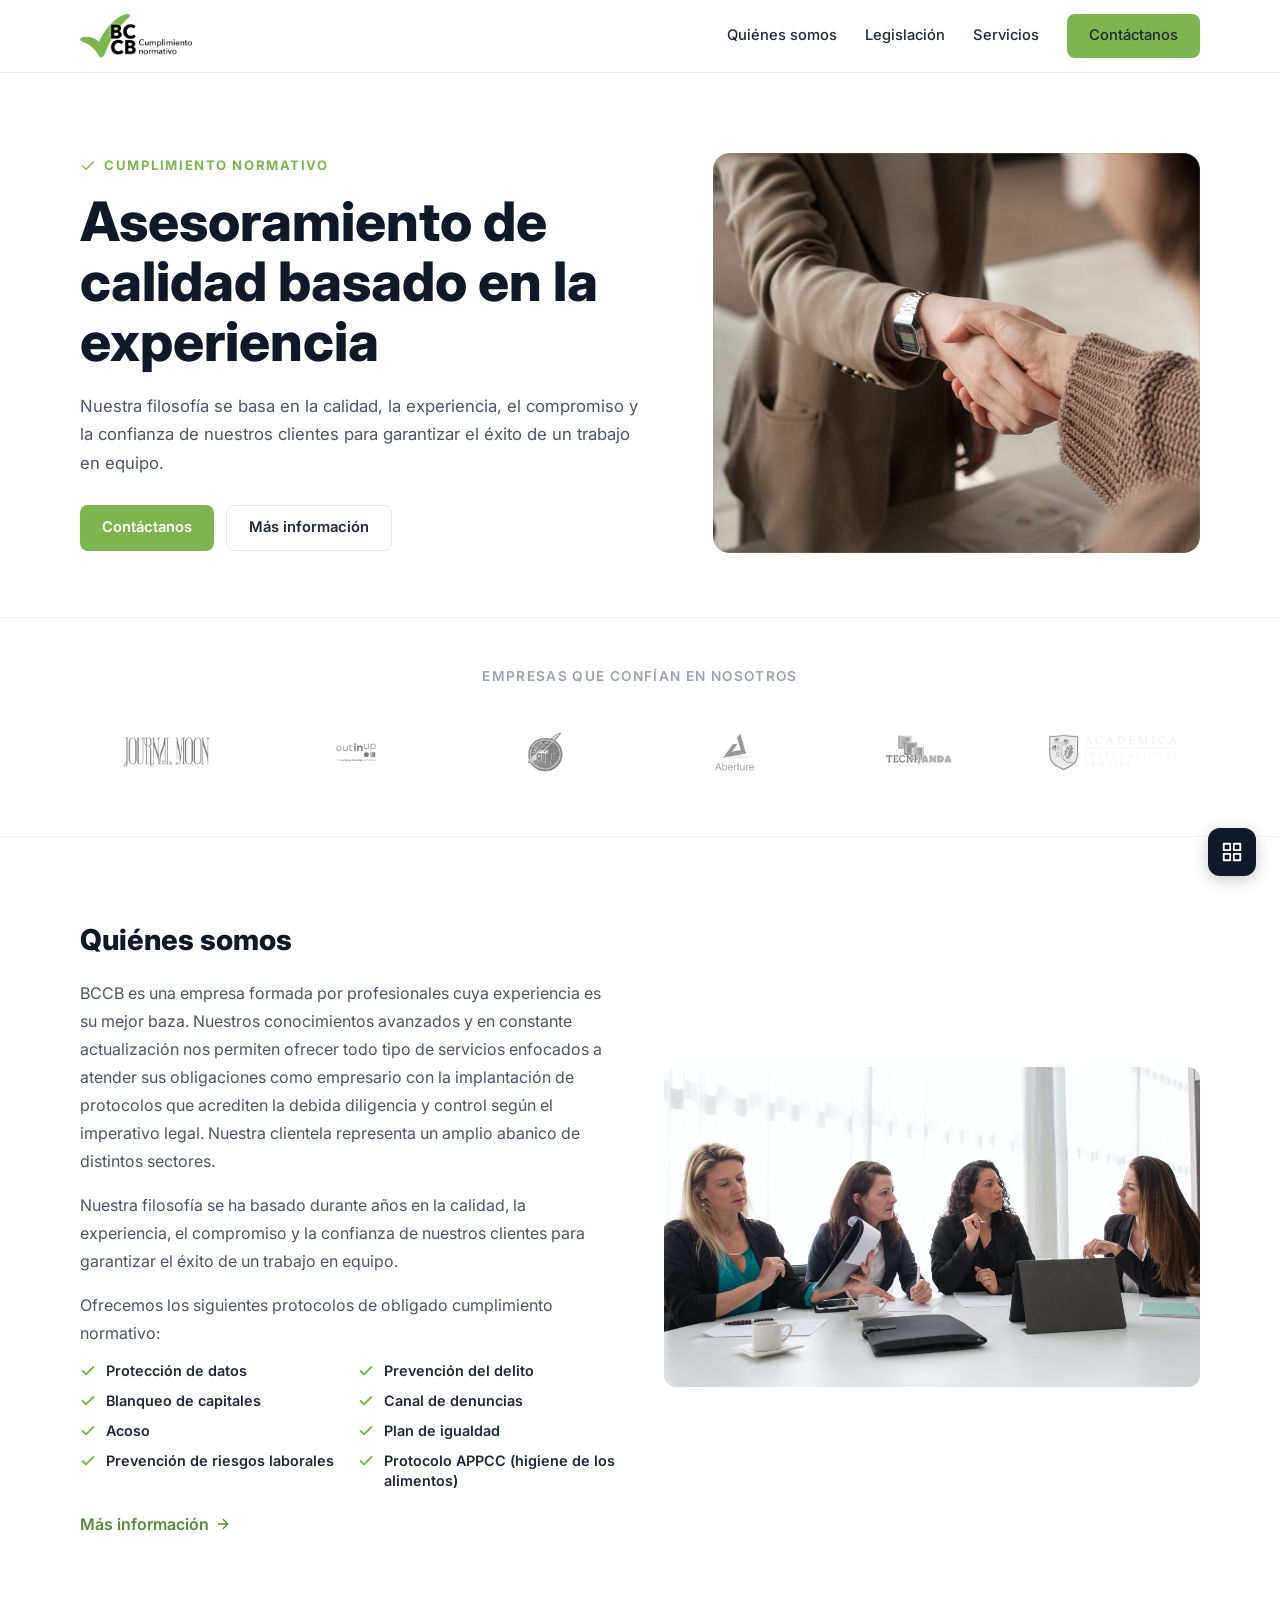
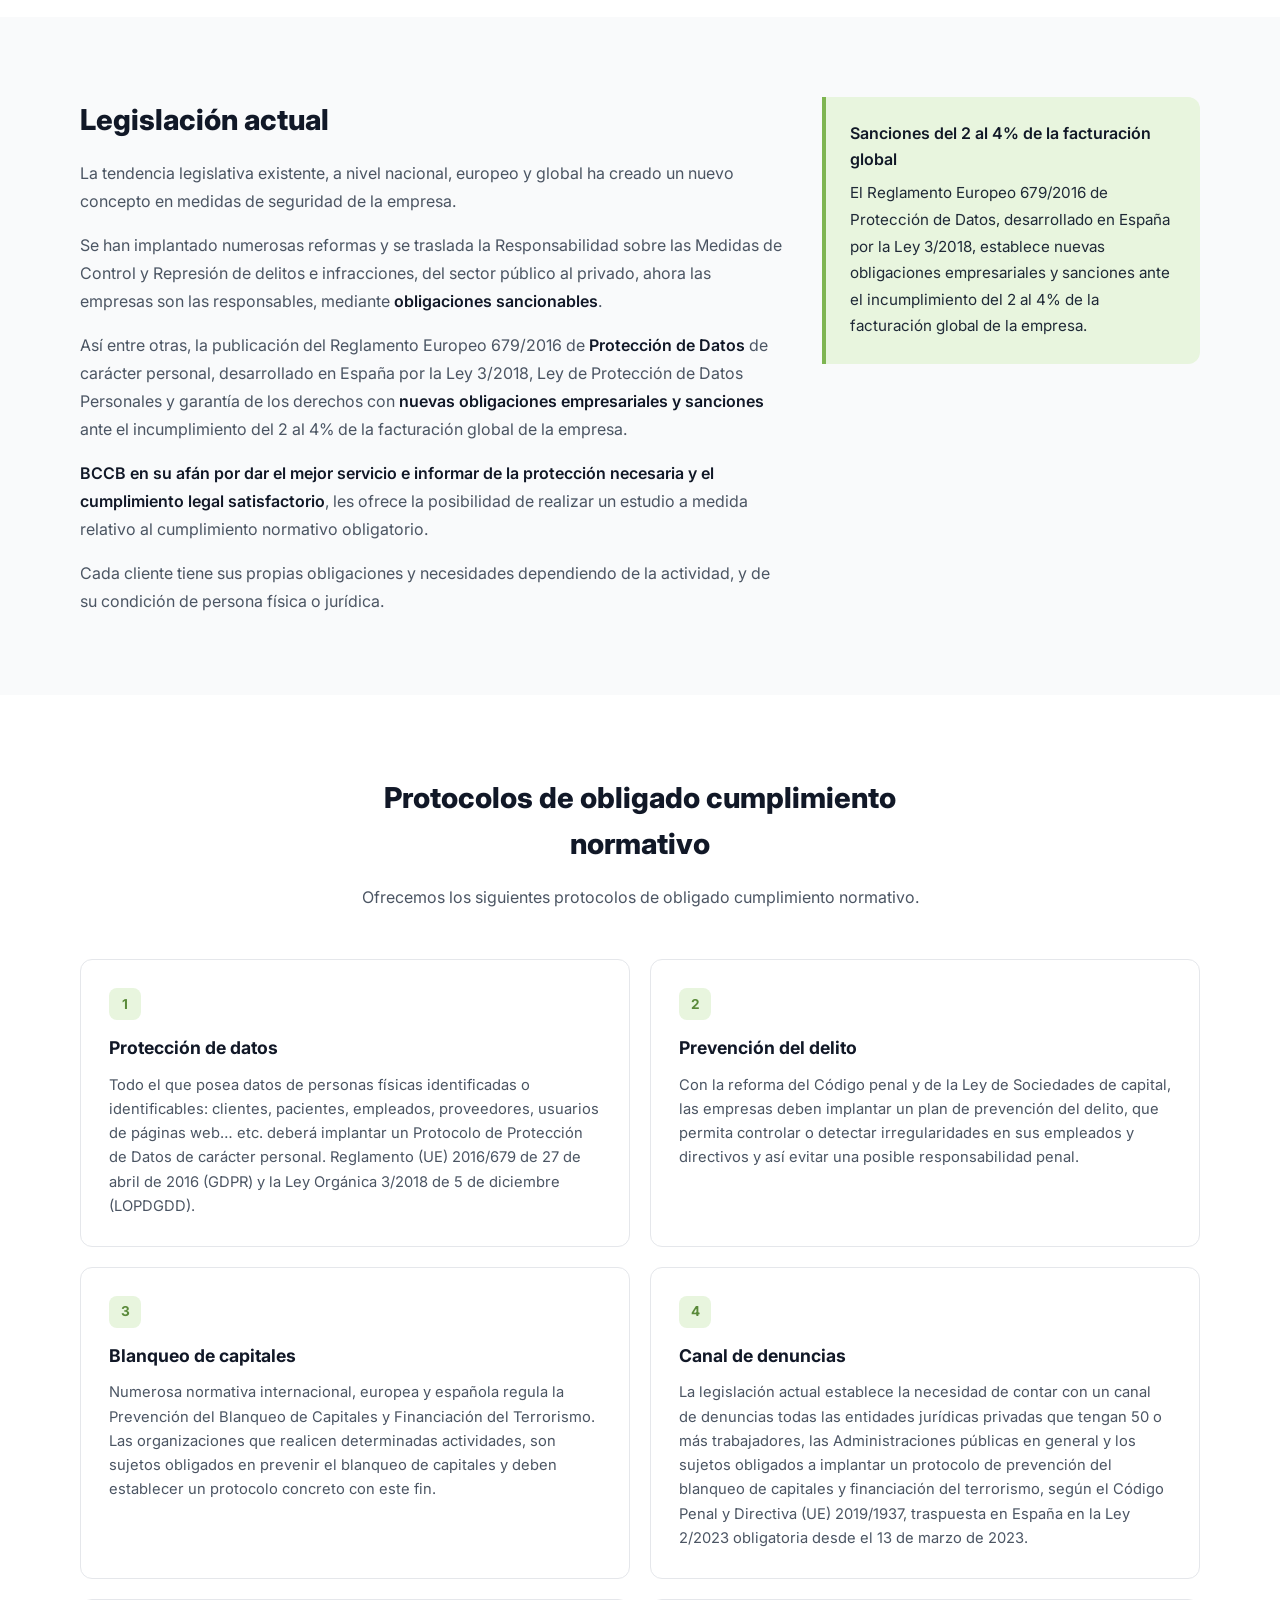
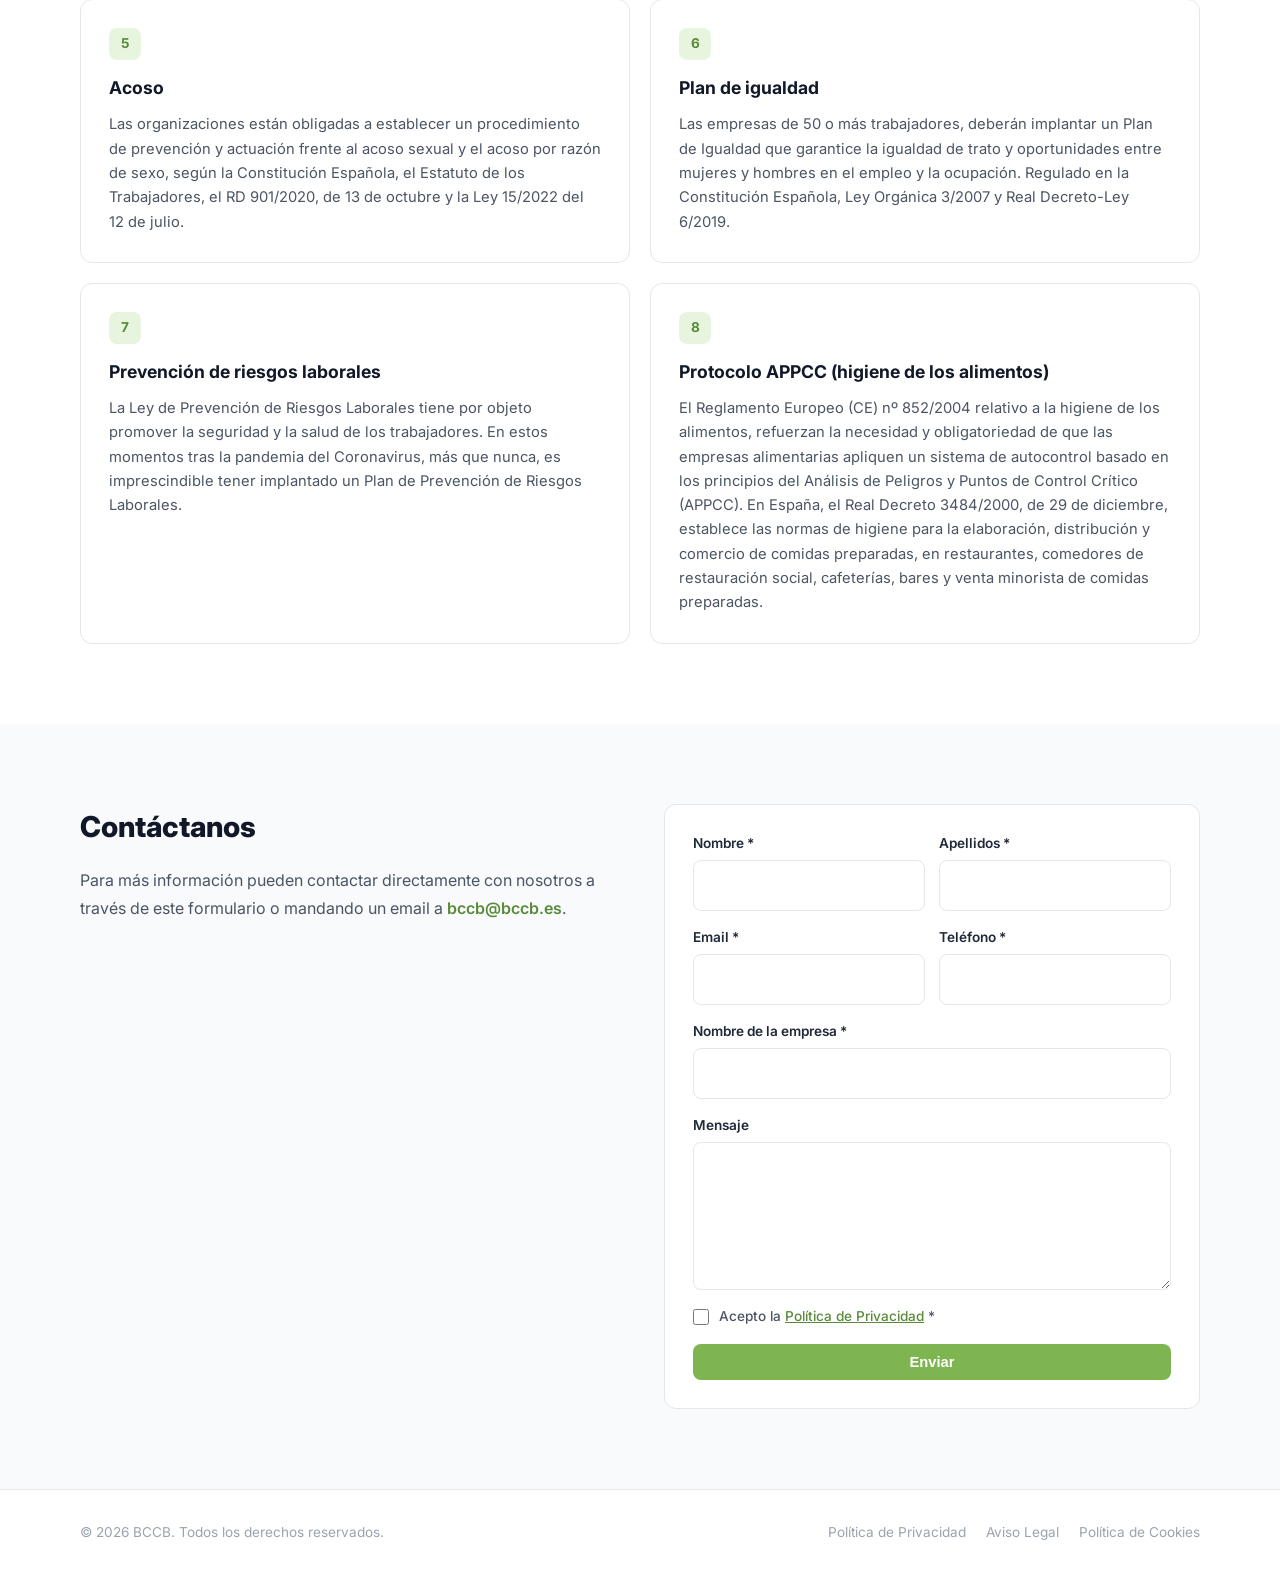
==== variant-1/index.html @ ff41baec "BCCB redesign prototypes: 4 variants, shared JS/CSS, password-protected Pages build Co-Authored-By: " ====
<!DOCTYPE html>
<html lang="es">
<head>
  <meta charset="UTF-8">
  <meta name="viewport" content="width=device-width, initial-scale=1.0">
  <title>BCCB — Cumplimiento Normativo</title>
  <link rel="preconnect" href="https://fonts.googleapis.com">
  <link rel="preconnect" href="https://fonts.gstatic.com" crossorigin>
  <link href="https://fonts.googleapis.com/css2?family=Inter:wght@400;500;600;700;800&display=swap" rel="stylesheet">
  <style>
    *, *::before, *::after { box-sizing: border-box; margin: 0; padding: 0; }

    :root {
      --green: #7eb551;
      --green-light: #e8f5de;
      --green-dark: #5a8a3a;
      --white: #ffffff;
      --gray-50: #f9fafb;
      --gray-100: #f3f4f6;
      --gray-200: #e5e7eb;
      --gray-400: #9ca3af;
      --gray-600: #4b5563;
      --gray-800: #1f2937;
      --gray-900: #111827;
    }

    html { scroll-behavior: smooth; }

    body {
      font-family: 'Inter', system-ui, sans-serif;
      color: var(--gray-800);
      background: var(--white);
      line-height: 1.6;
      -webkit-font-smoothing: antialiased;
    }

    .container {
      width: min(1120px, 90vw);
      margin: 0 auto;
    }

    /* ── Header ── */
    .site-header {
      position: sticky;
      top: 0;
      z-index: 100;
      background: rgba(255,255,255,0.95);
      backdrop-filter: blur(16px);
      border-bottom: 1px solid var(--gray-200);
    }

    .nav-bar {
      display: flex;
      align-items: center;
      justify-content: space-between;
      padding: 14px 0;
    }

    .nav-bar .logo { height: 44px; }

    .nav-bar nav {
      display: flex;
      gap: 28px;
      align-items: center;
    }

    .nav-bar nav a {
      color: var(--gray-800);
      text-decoration: none;
      font-size: 0.92rem;
      font-weight: 500;
      transition: color 0.2s;
    }

    .nav-bar nav a:hover { color: var(--green); }

    .btn {
      display: inline-flex;
      align-items: center;
      justify-content: center;
      padding: 10px 22px;
      border-radius: 8px;
      font-weight: 600;
      font-size: 0.92rem;
      text-decoration: none;
      border: none;
      cursor: pointer;
      transition: all 0.2s;
    }

    .btn-primary {
      background: var(--green);
      color: var(--white);
    }

    .btn-primary:hover {
      background: var(--green-dark);
    }

    .btn-outline {
      background: transparent;
      color: var(--gray-800);
      border: 1.5px solid var(--gray-200);
    }

    .btn-outline:hover {
      border-color: var(--green);
      color: var(--green);
    }

    /* ── Hero ── */
    .hero {
      padding: 80px 0 64px;
    }

    .hero-grid {
      display: grid;
      grid-template-columns: 1.2fr 1fr;
      gap: 48px;
      align-items: center;
    }

    .hero .eyebrow {
      display: inline-flex;
      align-items: center;
      gap: 8px;
      font-size: 0.82rem;
      font-weight: 700;
      text-transform: uppercase;
      letter-spacing: 0.12em;
      color: var(--green);
      margin-bottom: 16px;
    }

    .hero .eyebrow svg {
      width: 16px;
      height: 16px;
    }

    .hero h1 {
      font-size: clamp(2.2rem, 4.5vw, 3.4rem);
      font-weight: 800;
      line-height: 1.1;
      color: var(--gray-900);
      margin-bottom: 20px;
    }

    .hero .lead {
      font-size: 1.05rem;
      color: var(--gray-600);
      max-width: 560px;
      line-height: 1.7;
    }

    .hero .actions {
      display: flex;
      gap: 12px;
      margin-top: 28px;
    }

    .hero-image {
      position: relative;
      border-radius: 16px;
      overflow: hidden;
    }

    .hero-image img {
      width: 100%;
      height: 400px;
      object-fit: cover;
      display: block;
      border-radius: 16px;
    }

    .hero-image::after {
      content: '';
      position: absolute;
      inset: 0;
      border-radius: 16px;
      border: 1px solid rgba(126,181,81,0.2);
    }

    /* ── Logos ── */
    .logos-section {
      padding: 48px 0;
      border-top: 1px solid var(--gray-100);
      border-bottom: 1px solid var(--gray-100);
    }

    .logos-section h2 {
      font-size: 0.85rem;
      font-weight: 600;
      text-transform: uppercase;
      letter-spacing: 0.1em;
      color: var(--gray-400);
      text-align: center;
      margin-bottom: 28px;
    }

    .logo-grid {
      display: grid;
      grid-template-columns: repeat(6, 1fr);
      gap: 16px;
    }

    .logo-grid img {
      width: 100%;
      height: 72px;
      object-fit: contain;
      padding: 16px;
      filter: grayscale(1);
      opacity: 0.6;
      transition: all 0.3s;
    }

    .logo-grid img:hover {
      filter: grayscale(0);
      opacity: 1;
    }

    /* ── Sections ── */
    .section {
      padding: 80px 0;
    }

    .section-alt {
      background: var(--gray-50);
    }

    .section h2 {
      font-size: 1.8rem;
      font-weight: 800;
      color: var(--gray-900);
      margin-bottom: 16px;
    }

    .section p {
      color: var(--gray-600);
      font-size: 1rem;
      line-height: 1.75;
    }

    .narrow {
      max-width: 680px;
    }

    /* ── Quiénes somos ── */
    .about-grid {
      display: grid;
      grid-template-columns: 1fr 1fr;
      gap: 48px;
      align-items: center;
    }

    .about-grid img {
      width: 100%;
      height: 320px;
      object-fit: cover;
      border-radius: 12px;
    }

    /* ── Legislación ── */
    .legis-grid {
      display: grid;
      grid-template-columns: 1.3fr 0.7fr;
      gap: 40px;
      align-items: start;
    }

    .callout-box {
      background: var(--green-light);
      border-left: 4px solid var(--green);
      border-radius: 0 12px 12px 0;
      padding: 24px;
    }

    .callout-box strong {
      display: block;
      color: var(--green-dark);
      font-weight: 700;
      margin-bottom: 8px;
    }

    .callout-box p {
      color: var(--gray-800);
      font-size: 0.95rem;
    }

    /* ── Protocolos ── */
    .protocols-intro {
      text-align: center;
      max-width: 640px;
      margin: 0 auto 48px;
    }

    .protocols-grid {
      display: grid;
      grid-template-columns: repeat(2, 1fr);
      gap: 20px;
    }

    .protocol-card {
      background: var(--white);
      border: 1px solid var(--gray-200);
      border-radius: 12px;
      padding: 28px;
      transition: all 0.3s ease;
      opacity: 0;
      transform: translateY(24px);
    }

    .protocol-card.visible {
      opacity: 1;
      transform: translateY(0);
    }

    .protocol-card:hover {
      border-color: var(--green);
      box-shadow: 0 8px 32px rgba(126,181,81,0.12);
    }

    .protocol-card .card-number {
      display: inline-flex;
      align-items: center;
      justify-content: center;
      width: 32px;
      height: 32px;
      border-radius: 8px;
      background: var(--green-light);
      color: var(--green-dark);
      font-weight: 700;
      font-size: 0.85rem;
      margin-bottom: 14px;
    }

    .protocol-card h3 {
      font-size: 1.1rem;
      font-weight: 700;
      color: var(--gray-900);
      margin-bottom: 10px;
    }

    .protocol-card p {
      font-size: 0.92rem;
      color: var(--gray-600);
      line-height: 1.65;
    }

    /* ── Contact ── */
    .contact-section {
      background: var(--gray-50);
    }

    .contact-grid {
      display: grid;
      grid-template-columns: 1fr 1fr;
      gap: 48px;
      align-items: start;
    }

    .contact-form {
      background: var(--white);
      border: 1px solid var(--gray-200);
      border-radius: 12px;
      padding: 28px;
      display: grid;
      gap: 16px;
    }

    .contact-form label {
      display: grid;
      gap: 6px;
      font-size: 0.88rem;
      font-weight: 600;
      color: var(--gray-800);
    }

    .contact-form input,
    .contact-form textarea {
      width: 100%;
      padding: 12px 14px;
      border: 1px solid var(--gray-200);
      border-radius: 8px;
      font: inherit;
      font-size: 0.95rem;
      transition: border-color 0.2s;
    }

    .contact-form input:focus,
    .contact-form textarea:focus {
      outline: none;
      border-color: var(--green);
      box-shadow: 0 0 0 3px rgba(126,181,81,0.15);
    }

    .contact-form .btn { width: 100%; justify-content: center; }

    /* ── Footer ── */
    .site-footer {
      padding: 32px 0;
      border-top: 1px solid var(--gray-200);
      text-align: center;
      font-size: 0.85rem;
      color: var(--gray-400);
    }

    /* ── Additions ── */
    .section p + p { margin-top: 16px; }
    .section strong { color: var(--gray-900); font-weight: 600; }

    /* ── Responsive ── */
    @media (max-width: 768px) {
      .hero-grid,
      .about-grid,
      .legis-grid,
      .contact-grid,
      .protocols-grid {
        grid-template-columns: 1fr;
      }

      .logo-grid { grid-template-columns: repeat(2, 1fr); }

      .hero { padding: 48px 0; }
      .section { padding: 56px 0; }
    }

    /* ── Reduced motion ── */
    @media (prefers-reduced-motion: reduce) {
      .protocol-card {
        opacity: 1;
        transform: none;
        transition: none;
      }
    }
  </style>
  <link rel="stylesheet" href="../shared/site.css">
</head>
<body>

  <header class="site-header" id="top">
    <div class="container nav-bar">
      <a href="#top" aria-label="BCCB, inicio"><img src="../assets/fe00ac6f-11bb-4e68-b115-7908fc441568.png" alt="BCCB Cumplimiento Normativo" class="logo"></a>
      <nav id="main-nav" aria-label="Principal">
        <a href="#quienes">Quiénes somos</a>
        <a href="#legislacion">Legislación</a>
        <a href="#protocolos">Servicios</a>
        <a href="#contacto" class="btn btn-primary">Contáctanos</a>
      </nav>
      <button class="nav-toggle" type="button" aria-label="Abrir menú" aria-expanded="false" aria-controls="main-nav">
        <svg class="icon-open" viewBox="0 0 24 24" fill="none" stroke="currentColor" stroke-width="2" stroke-linecap="round" aria-hidden="true"><line x1="3" y1="6" x2="21" y2="6"/><line x1="3" y1="12" x2="21" y2="12"/><line x1="3" y1="18" x2="21" y2="18"/></svg>
        <svg class="icon-close" viewBox="0 0 24 24" fill="none" stroke="currentColor" stroke-width="2" stroke-linecap="round" aria-hidden="true"><line x1="18" y1="6" x2="6" y2="18"/><line x1="6" y1="6" x2="18" y2="18"/></svg>
      </button>
    </div>
  </header>

  <main>
    <!-- Hero -->
    <section class="hero">
      <div class="container hero-grid">
        <div>
          <p class="eyebrow"><svg viewBox="0 0 24 24" fill="none" stroke="currentColor" stroke-width="2" stroke-linecap="round" stroke-linejoin="round" aria-hidden="true"><polyline points="20 6 9 17 4 12"/></svg> Cumplimiento normativo</p>
          <h1>Asesoramiento de calidad basado en la experiencia</h1>
          <p class="lead">Nuestra filosofía se basa en la calidad, la experiencia, el compromiso y la confianza de nuestros clientes para garantizar el éxito de un trabajo en equipo.</p>
          <div class="actions">
            <a class="btn btn-primary" href="#contacto">Contáctanos</a>
            <a class="btn btn-outline" href="#protocolos">Más información</a>
          </div>
        </div>
        <div class="hero-image">
          <img src="../assets/pexels-photo-8067871.jpeg" alt="Apretón de manos entre dos profesionales">
        </div>
      </div>
    </section>

    <!-- Empresas que confían en nosotros -->
    <section class="logos-section">
      <div class="container">
        <h2>Empresas que confían en nosotros</h2>
        <div class="logo-grid">
          <a class="logo-link" href="https://www.journalmoon.com/" target="_blank" rel="noopener" title="Journal Moon"><img src="../assets/447003b0-96b0-4a17-a4e8-4e1b6bea8c13.png" alt="Journal Moon" loading="lazy"></a>
          <a class="logo-link" href="https://www.outinup.com/" target="_blank" rel="noopener" title="Outinup"><img src="../assets/00559ca8-0449-4613-9e74-08c651444207.png" alt="Outinup" loading="lazy"></a>
          <a class="logo-link" href="https://es.tarifaspinout.com/" target="_blank" rel="noopener" title="Tarifa Spin Out"><img src="../assets/563fef50-144b-46ad-8449-e61df39ce89d.png" alt="Tarifa Spin Out" loading="lazy"></a>
          <a class="logo-link" href="https://aberture.com/" target="_blank" rel="noopener" title="Aberture"><img src="../assets/e2df38be-b1c5-45d6-8b8e-9d11d082fcec.png" alt="Aberture" loading="lazy"></a>
          <a class="logo-link" href="https://tecnijanda.com/" target="_blank" rel="noopener" title="Tecnijanda Informática"><img src="../assets/3390a699-79a1-45e1-93b3-b75c8e04c921.png" alt="Tecnijanda Informática" loading="lazy"></a>
          <a class="logo-link" href="https://www.academica.school/" target="_blank" rel="noopener" title="Academica International Studies"><img src="../assets/9acaabd7-fb13-4648-99f8-ddd3ee24b98c.svg" alt="Academica International Studies" loading="lazy"></a>
        </div>
      </div>
    </section>

    <!-- Quiénes somos -->
    <section id="quienes" class="section">
      <div class="container about-grid">
        <div>
          <h2>Quiénes somos</h2>
          <p>BCCB es una empresa formada por profesionales cuya experiencia es su mejor baza. Nuestros conocimientos avanzados y en constante actualización nos permiten ofrecer todo tipo de servicios enfocados a atender sus obligaciones como empresario con la implantación de protocolos que acrediten la debida diligencia y control según el imperativo legal. Nuestra clientela representa un amplio abanico de distintos sectores.</p>
          <p>Nuestra filosofía se ha basado durante años en la calidad, la experiencia, el compromiso y la confianza de nuestros clientes para garantizar el éxito de un trabajo en equipo.</p>
          <p class="list-intro">Ofrecemos los siguientes protocolos de obligado cumplimiento normativo:</p>
          <ul class="check-list">
            <li><a href="#protocolo-datos">Protección de datos</a></li>
            <li><a href="#protocolo-delito">Prevención del delito</a></li>
            <li><a href="#protocolo-blanqueo">Blanqueo de capitales</a></li>
            <li><a href="#protocolo-denuncias">Canal de denuncias</a></li>
            <li><a href="#protocolo-acoso">Acoso</a></li>
            <li><a href="#protocolo-igualdad">Plan de igualdad</a></li>
            <li><a href="#protocolo-prl">Prevención de riesgos laborales</a></li>
            <li><a href="#protocolo-appcc">Protocolo APPCC (higiene de los alimentos)</a></li>
          </ul>
          <a class="more-link" href="#protocolos">Más información <svg width="16" height="16" viewBox="0 0 24 24" fill="none" stroke="currentColor" stroke-width="2" stroke-linecap="round" stroke-linejoin="round" aria-hidden="true"><line x1="5" y1="12" x2="19" y2="12"/><polyline points="12 5 19 12 12 19"/></svg></a>
        </div>
        <img src="../assets/c4587ba7-900d-43ef-81a1-6e5f38033ab6.jpeg" alt="Equipo de BCCB en una reunión de trabajo">
      </div>
    </section>

    <!-- Legislación actual -->
    <section id="legislacion" class="section section-alt">
      <div class="container legis-grid">
        <div>
          <h2>Legislación actual</h2>
          <p>La tendencia legislativa existente, a nivel nacional, europeo y global ha creado un nuevo concepto en medidas de seguridad de la empresa.</p>
          <p>Se han implantado numerosas reformas y se traslada la Responsabilidad sobre las Medidas de Control y Represión de delitos e infracciones, del sector público al privado, ahora las empresas son las responsables, mediante <strong>obligaciones sancionables</strong>.</p>
          <p>Así entre otras, la publicación del Reglamento Europeo 679/2016 de <strong>Protección de Datos</strong> de carácter personal, desarrollado en España por la Ley 3/2018, Ley de Protección de Datos Personales y garantía de los derechos con <strong>nuevas obligaciones empresariales y sanciones</strong> ante el incumplimiento del 2 al 4% de la facturación global de la empresa.</p>
          <p><strong>BCCB en su afán por dar el mejor servicio e informar de la protección necesaria y el cumplimiento legal satisfactorio</strong>, les ofrece la posibilidad de realizar un estudio a medida relativo al cumplimiento normativo obligatorio.</p>
          <p>Cada cliente tiene sus propias obligaciones y necesidades dependiendo de la actividad, y de su condición de persona física o jurídica.</p>
        </div>
        <div class="callout-box">
          <strong>Sanciones del 2 al 4% de la facturación global</strong>
          <p>El Reglamento Europeo 679/2016 de Protección de Datos, desarrollado en España por la Ley 3/2018, establece nuevas obligaciones empresariales y sanciones ante el incumplimiento del 2 al 4% de la facturación global de la empresa.</p>
        </div>
      </div>
    </section>

    <!-- Protocolos -->
    <section id="protocolos" class="section">
      <div class="container">
        <div class="protocols-intro">
          <h2>Protocolos de obligado cumplimiento normativo</h2>
          <p>Ofrecemos los siguientes protocolos de obligado cumplimiento normativo.</p>
        </div>
        <div class="protocols-grid">
          <article class="protocol-card" id="protocolo-datos">
            <div class="card-number">1</div>
            <h3>Protección de datos</h3>
            <p>Todo el que posea datos de personas físicas identificadas o identificables: clientes, pacientes, empleados, proveedores, usuarios de páginas web… etc. deberá implantar un Protocolo de Protección de Datos de carácter personal. Reglamento (UE) 2016/679 de 27 de abril de 2016 (GDPR) y la Ley Orgánica 3/2018 de 5 de diciembre (LOPDGDD).</p>
          </article>
          <article class="protocol-card" id="protocolo-delito">
            <div class="card-number">2</div>
            <h3>Prevención del delito</h3>
            <p>Con la reforma del Código penal y de la Ley de Sociedades de capital, las empresas deben implantar un plan de prevención del delito, que permita controlar o detectar irregularidades en sus empleados y directivos y así evitar una posible responsabilidad penal.</p>
          </article>
          <article class="protocol-card" id="protocolo-blanqueo">
            <div class="card-number">3</div>
            <h3>Blanqueo de capitales</h3>
            <p>Numerosa normativa internacional, europea y española regula la Prevención del Blanqueo de Capitales y Financiación del Terrorismo. Las organizaciones que realicen determinadas actividades, son sujetos obligados en prevenir el blanqueo de capitales y deben establecer un protocolo concreto con este fin.</p>
          </article>
          <article class="protocol-card" id="protocolo-denuncias">
            <div class="card-number">4</div>
            <h3>Canal de denuncias</h3>
            <p>La legislación actual establece la necesidad de contar con un canal de denuncias todas las entidades jurídicas privadas que tengan 50 o más trabajadores, las Administraciones públicas en general y los sujetos obligados a implantar un protocolo de prevención del blanqueo de capitales y financiación del terrorismo, según el Código Penal y Directiva (UE) 2019/1937, traspuesta en España en la Ley 2/2023 obligatoria desde el 13 de marzo de 2023.</p>
          </article>
          <article class="protocol-card" id="protocolo-acoso">
            <div class="card-number">5</div>
            <h3>Acoso</h3>
            <p>Las organizaciones están obligadas a establecer un procedimiento de prevención y actuación frente al acoso sexual y el acoso por razón de sexo, según la Constitución Española, el Estatuto de los Trabajadores, el RD 901/2020, de 13 de octubre y la Ley 15/2022 del 12 de julio.</p>
          </article>
          <article class="protocol-card" id="protocolo-igualdad">
            <div class="card-number">6</div>
            <h3>Plan de igualdad</h3>
            <p>Las empresas de 50 o más trabajadores, deberán implantar un Plan de Igualdad que garantice la igualdad de trato y oportunidades entre mujeres y hombres en el empleo y la ocupación. Regulado en la Constitución Española, Ley Orgánica 3/2007 y Real Decreto-Ley 6/2019.</p>
          </article>
          <article class="protocol-card" id="protocolo-prl">
            <div class="card-number">7</div>
            <h3>Prevención de riesgos laborales</h3>
            <p>La Ley de Prevención de Riesgos Laborales tiene por objeto promover la seguridad y la salud de los trabajadores. En estos momentos tras la pandemia del Coronavirus, más que nunca, es imprescindible tener implantado un Plan de Prevención de Riesgos Laborales.</p>
          </article>
          <article class="protocol-card" id="protocolo-appcc">
            <div class="card-number">8</div>
            <h3>Protocolo APPCC (higiene de los alimentos)</h3>
            <p>El Reglamento Europeo (CE) nº 852/2004 relativo a la higiene de los alimentos, refuerzan la necesidad y obligatoriedad de que las empresas alimentarias apliquen un sistema de autocontrol basado en los principios del Análisis de Peligros y Puntos de Control Crítico (APPCC). En España, el Real Decreto 3484/2000, de 29 de diciembre, establece las normas de higiene para la elaboración, distribución y comercio de comidas preparadas, en restaurantes, comedores de restauración social, cafeterías, bares y venta minorista de comidas preparadas.</p>
          </article>
        </div>
      </div>
    </section>

    <!-- Contacto -->
    <section id="contacto" class="section contact-section">
      <div class="container contact-grid">
        <div>
          <h2>Contáctanos</h2>
          <p>Para más información pueden contactar directamente con nosotros a través de este formulario o mandando un email a <a class="contact-email" href="mailto:bccb@bccb.es">bccb@bccb.es</a>.</p>
        </div>
        <form class="contact-form" data-demo-form novalidate>
          <div class="form-row">
            <label>Nombre *<input type="text" name="nombre" required autocomplete="given-name"></label>
            <label>Apellidos *<input type="text" name="apellidos" required autocomplete="family-name"></label>
          </div>
          <div class="form-row">
            <label>Email *<input type="email" name="email" required autocomplete="email"></label>
            <label>Teléfono *<input type="tel" name="telefono" required autocomplete="tel"></label>
          </div>
          <label>Nombre de la empresa *<input type="text" name="empresa" required autocomplete="organization"></label>
          <label>Mensaje<textarea name="mensaje" rows="5"></textarea></label>
          <label class="check"><input type="checkbox" name="privacidad" required><span>Acepto la <a href="https://www.bccb.es/politica-de-privacidad" target="_blank" rel="noopener">Política de Privacidad</a> *</span></label>
          <button class="btn btn-primary" type="submit">Enviar</button>
          <p class="form-note" role="status" hidden></p>
        </form>
      </div>
    </section>
  </main>

  <footer class="site-footer">
    <div class="container footer-inner">
      <p>&copy; <span data-year>2026</span> BCCB. Todos los derechos reservados.</p>
      <nav class="footer-links" aria-label="Legal">
        <a href="https://www.bccb.es/politica-de-privacidad">Política de Privacidad</a>
        <a href="https://www.bccb.es/aviso-legal">Aviso Legal</a>
        <a href="https://www.bccb.es/politica-de-cookies">Política de Cookies</a>
      </nav>
    </div>
  </footer>

  <script src="../shared/site.js"></script>
</body>
</html>
---- shared/site.css ----
/* BCCB prototypes — shared components.
   Relies on the CSS custom properties every variant defines:
   --green, --green-light, --green-dark, --white, --gray-200, --gray-400, --gray-600, --gray-800, --gray-900 */

/* ── Mobile navigation ─────────────────────────────────────────────── */
.nav-toggle {
  display: none;
  width: 44px;
  height: 44px;
  border: 1px solid var(--gray-200);
  border-radius: 10px;
  background: var(--white);
  color: var(--gray-900);
  cursor: pointer;
  align-items: center;
  justify-content: center;
}
.nav-toggle svg { width: 22px; height: 22px; }
.nav-toggle .icon-close { display: none; }
.site-header.nav-open .nav-toggle .icon-open { display: none; }
.site-header.nav-open .nav-toggle .icon-close { display: block; }

@media (max-width: 960px) {
  .nav-toggle { display: inline-flex; }
  .nav-bar nav {
    display: none;
    position: absolute;
    top: 100%;
    left: 0;
    right: 0;
    flex-direction: column;
    align-items: stretch;
    gap: 0;
    padding: 8px 5vw 20px;
    background: var(--white);
    border-bottom: 1px solid var(--gray-200);
    box-shadow: 0 16px 32px rgba(0, 0, 0, 0.08);
  }
  .site-header.nav-open .nav-bar nav { display: flex; }
  .nav-bar nav a { padding: 12px 0; font-size: 1rem; }
  .nav-bar nav a.btn { margin-top: 8px; justify-content: center; }
}

/* ── Client logos (linked) ─────────────────────────────────────────── */
.logo-link {
  display: block;
  line-height: 0;
  border-radius: 12px;
}
.logo-link:focus-visible { outline: 2px solid var(--green); outline-offset: 4px; }

/* ── Checklist in "Quiénes somos" ──────────────────────────────────── */
.list-intro { margin-top: 20px; }
.check-list {
  list-style: none;
  display: grid;
  grid-template-columns: 1fr 1fr;
  gap: 10px 20px;
  margin: 14px 0 20px;
  padding: 0;
}
.check-list li {
  display: flex;
  gap: 10px;
  align-items: flex-start;
  font-size: 0.9rem;
  font-weight: 600;
  color: var(--gray-800);
  line-height: 1.4;
}
.check-list li::before {
  content: '';
  flex: none;
  width: 16px;
  height: 16px;
  margin-top: 2px;
  background: url("data:image/svg+xml;utf8,<svg xmlns='http://www.w3.org/2000/svg' viewBox='0 0 24 24' fill='none' stroke='%237eb551' stroke-width='3' stroke-linecap='round' stroke-linejoin='round'><polyline points='20 6 9 17 4 12'/></svg>") no-repeat center / contain;
}
.check-list a { color: inherit; text-decoration: none; }
.check-list a:hover { color: var(--green-dark); }
.more-link {
  display: inline-flex;
  align-items: center;
  gap: 6px;
  color: var(--green-dark);
  font-weight: 600;
  text-decoration: none;
}
.more-link:hover { text-decoration: underline; }
@media (max-width: 600px) { .check-list { grid-template-columns: 1fr; } }

/* ── Contact form ──────────────────────────────────────────────────── */
.contact-form label {
  display: grid;
  gap: 6px;
  font-size: 0.85rem;
  font-weight: 600;
  color: var(--gray-800);
}
.form-row {
  display: grid;
  grid-template-columns: 1fr 1fr;
  gap: 14px;
}
.contact-form label.check {
  display: flex;
  gap: 10px;
  align-items: flex-start;
  font-weight: 500;
  color: var(--gray-600);
}
.contact-form label.check input {
  width: 16px;
  height: 16px;
  margin-top: 3px;
  accent-color: var(--green);
  flex: none;
}
.contact-form label.check a { color: var(--green-dark); }
.contact-form .form-note {
  margin: 0;
  font-size: 0.85rem;
  color: var(--green-dark);
}
.contact-email { color: var(--green-dark); font-weight: 600; text-decoration: none; }
.contact-email:hover { text-decoration: underline; }
@media (max-width: 600px) { .form-row { grid-template-columns: 1fr; } }

/* ── Footer ────────────────────────────────────────────────────────── */
.footer-inner {
  display: flex;
  flex-wrap: wrap;
  justify-content: space-between;
  align-items: center;
  gap: 12px 24px;
  text-align: left;
}
.footer-inner p { margin: 0; }
.footer-links {
  display: flex;
  flex-wrap: wrap;
  gap: 8px 20px;
}
.footer-links a { color: inherit; text-decoration: none; }
.footer-links a:hover { color: var(--green-dark); }

/* ── Prototype switcher ────────────────────────────────────────────── */
.switcher { position: fixed; bottom: 24px; right: 24px; z-index: 999; }
.switcher-toggle {
  width: 48px;
  height: 48px;
  border-radius: 12px;
  background: var(--gray-900);
  color: var(--white);
  border: none;
  cursor: pointer;
  display: flex;
  align-items: center;
  justify-content: center;
  box-shadow: 0 4px 16px rgba(0, 0, 0, 0.2);
  transition: background 0.2s;
}
.switcher-toggle:hover { background: var(--green); }
.switcher-toggle svg { width: 22px; height: 22px; }
.switcher-menu {
  position: absolute;
  bottom: 58px;
  right: 0;
  display: none;
  min-width: 240px;
  padding: 8px;
  background: var(--white);
  border: 1px solid var(--gray-200);
  border-radius: 12px;
  box-shadow: 0 12px 40px rgba(0, 0, 0, 0.15);
}
.switcher-menu.open { display: block; }
.switcher-menu a {
  display: flex;
  align-items: center;
  gap: 10px;
  padding: 10px 14px;
  border-radius: 8px;
  color: var(--gray-800);
  font-size: 0.88rem;
  font-weight: 500;
  text-decoration: none;
}
.switcher-menu a:hover { background: var(--green-light); }
.switcher-menu a.active { background: var(--green-light); color: var(--green-dark); font-weight: 600; }
.switcher-menu a.all { border-top: 1px solid var(--gray-200); margin-top: 4px; padding-top: 12px; color: var(--gray-600); }
.switcher-menu .dot { width: 8px; height: 8px; border-radius: 50%; background: var(--gray-400); }
.switcher-menu a.active .dot { background: var(--green); }

/* ── Motion ────────────────────────────────────────────────────────── */
@media (prefers-reduced-motion: reduce) {
  .reveal, .protocol-card, .protocol-item { opacity: 1 !important; transform: none !important; transition: none !important; }
}

/* ── Misc ──────────────────────────────────────────────────────────── */
[id] { scroll-margin-top: 88px; }
.nav-bar > a:first-child { display: inline-flex; line-height: 0; }
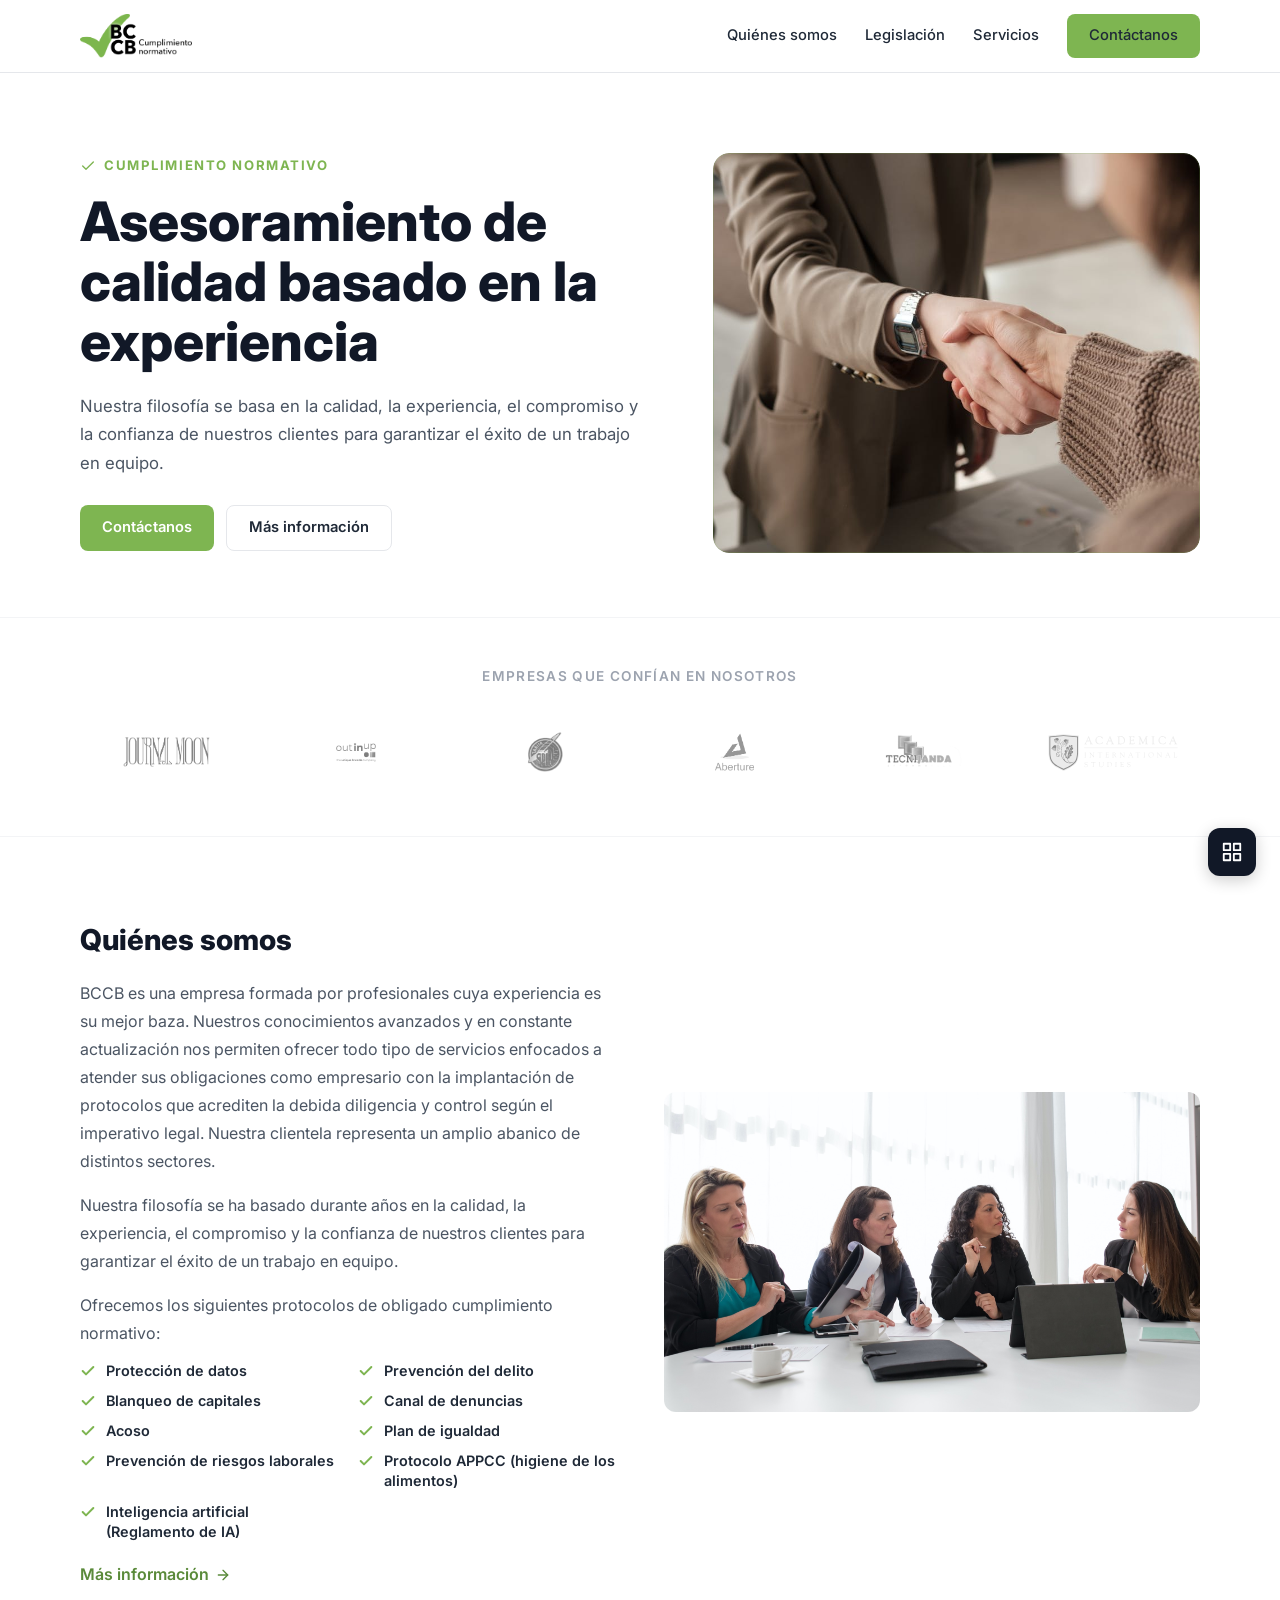
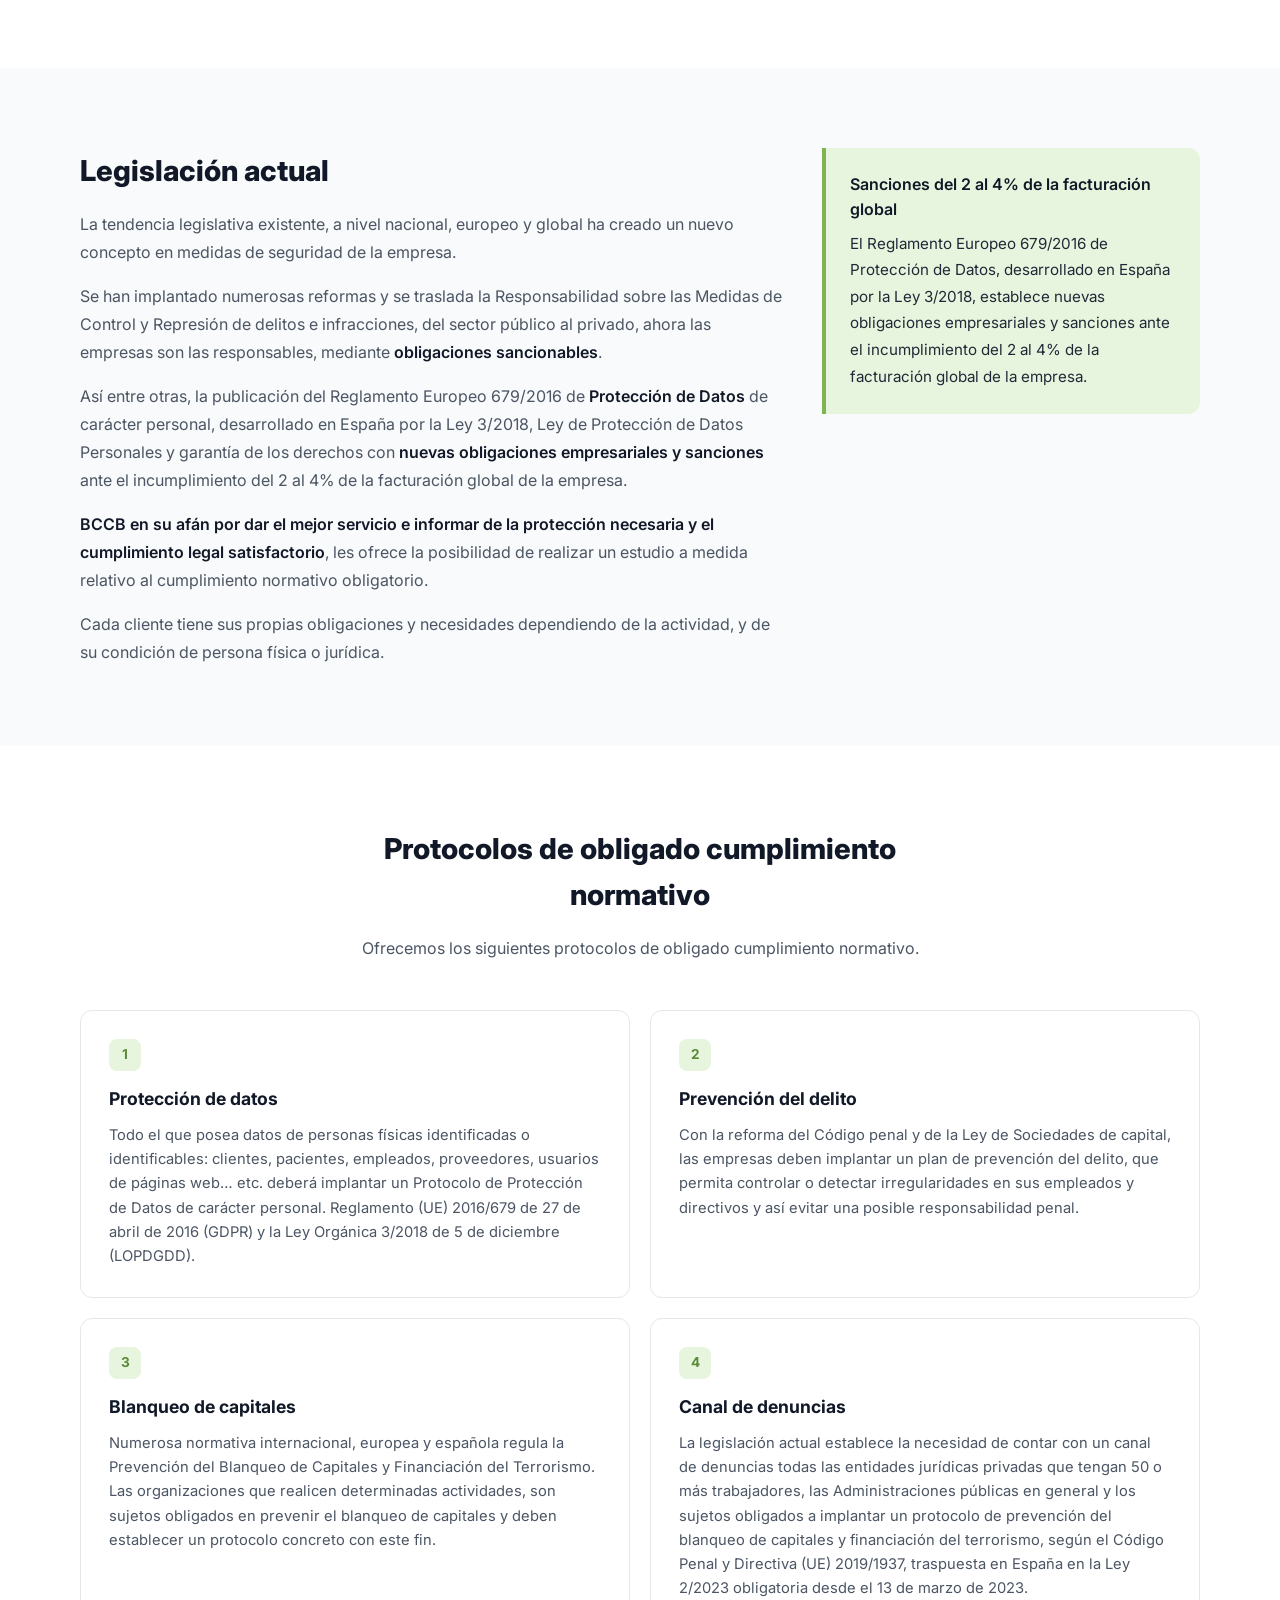
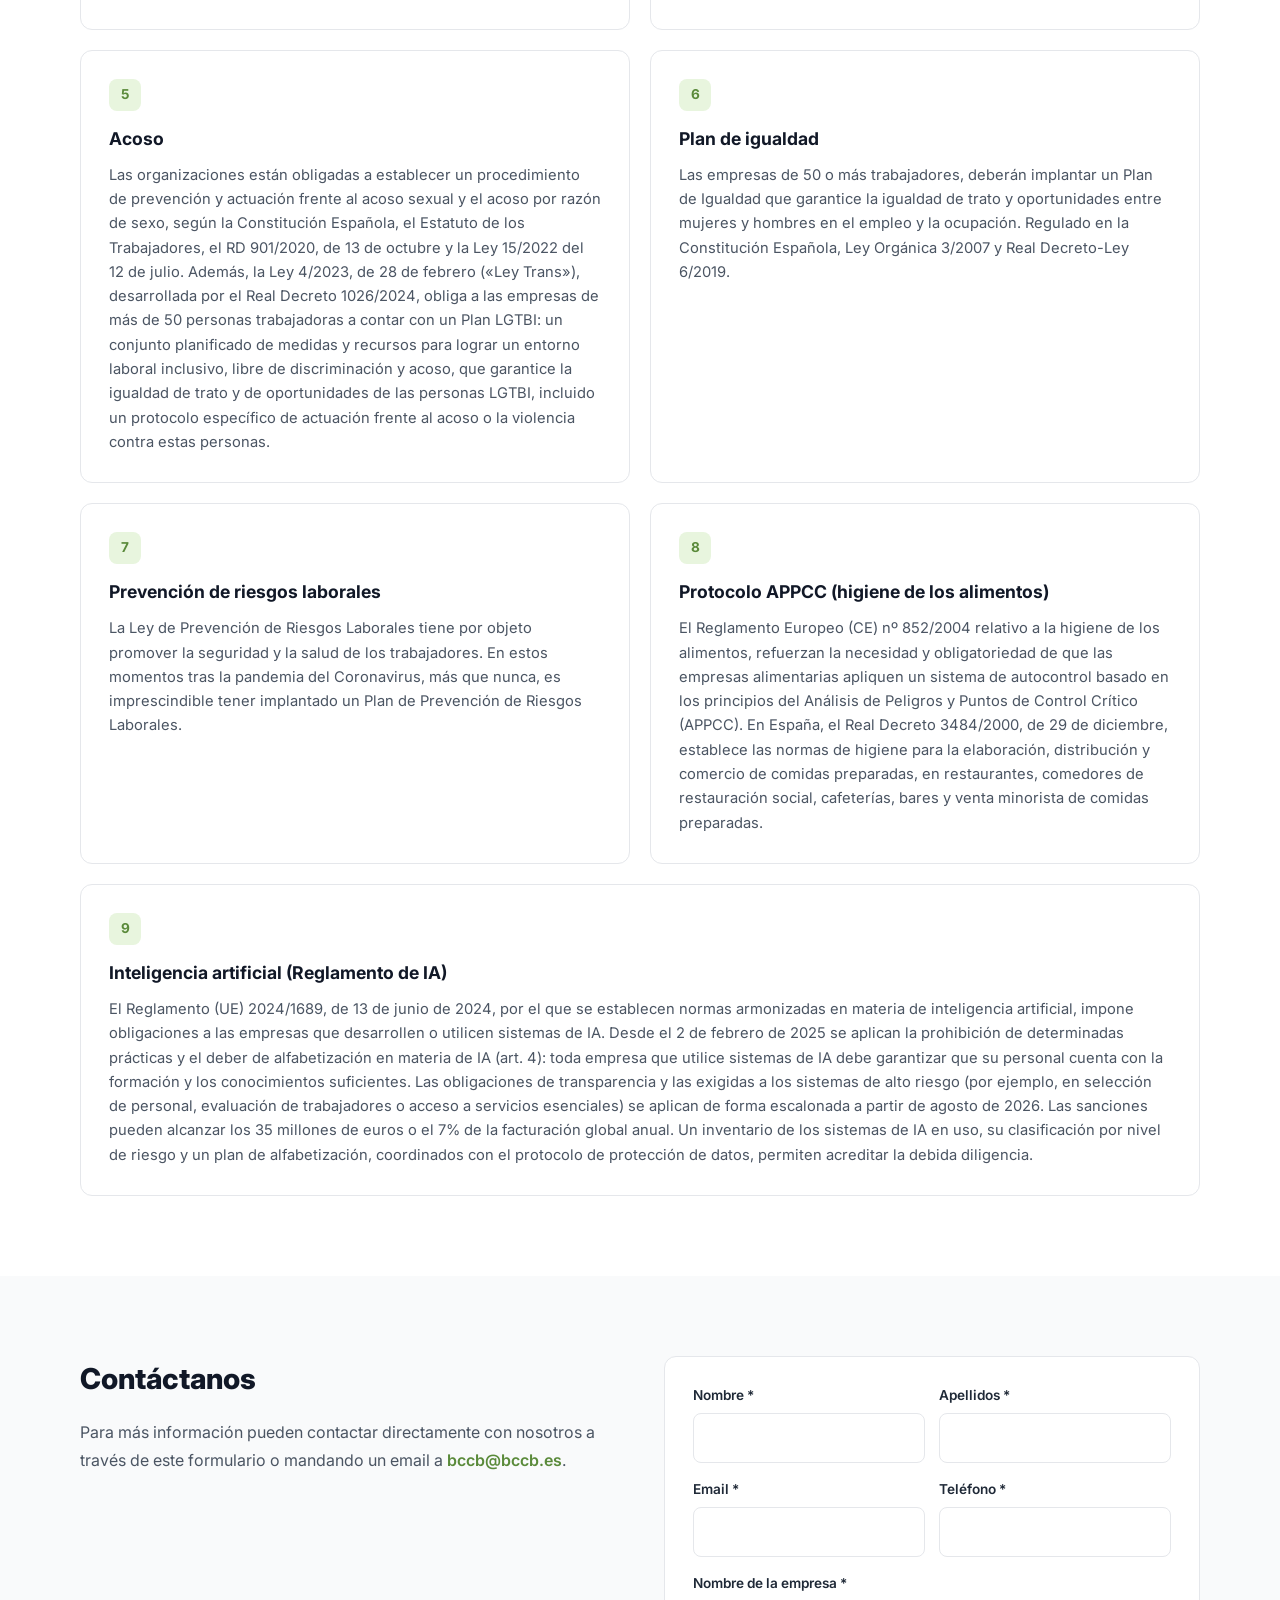
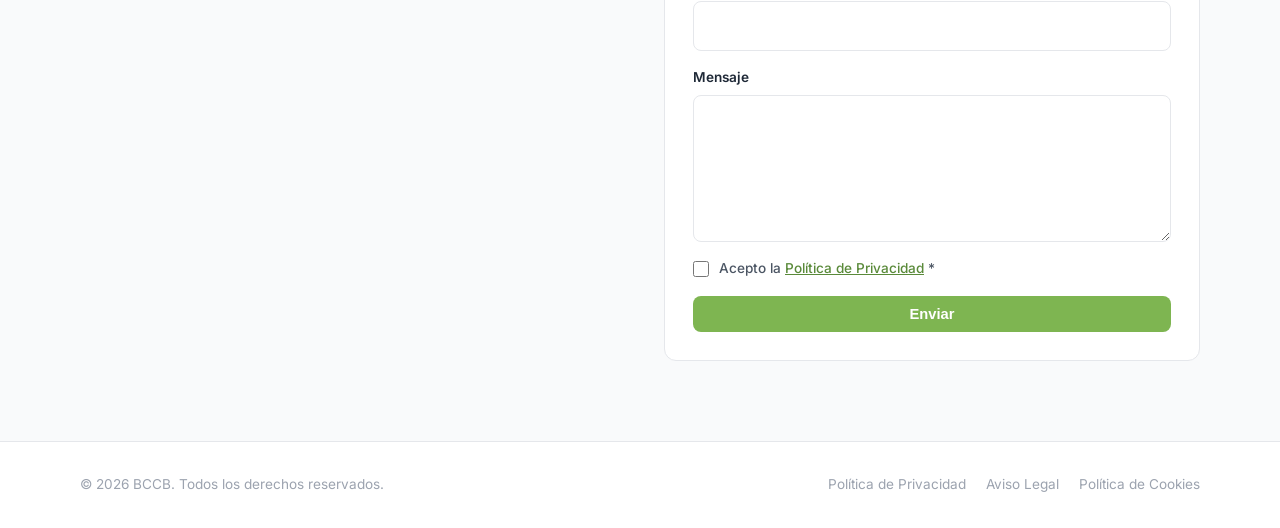
==== commit c2232d0a: "Acoso: add Plan LGTBI (Ley 4/2023, RD 1026/2024); propose IA protocol; mark variant 3 as chosen Co-A" ====
--- a/variant-1/index.html
+++ b/variant-1/index.html
@@ -407,6 +407,7 @@
     /* ── Additions ── */
     .section p + p { margin-top: 16px; }
     .section strong { color: var(--gray-900); font-weight: 600; }
+    .protocols-grid > .protocol-card:last-child:nth-child(odd) { grid-column: 1 / -1; }
 
     /* ── Responsive ── */
     @media (max-width: 768px) {
@@ -504,6 +505,7 @@
             <li><a href="#protocolo-igualdad">Plan de igualdad</a></li>
             <li><a href="#protocolo-prl">Prevención de riesgos laborales</a></li>
             <li><a href="#protocolo-appcc">Protocolo APPCC (higiene de los alimentos)</a></li>
+            <li><a href="#protocolo-ia">Inteligencia artificial (Reglamento de IA)</a></li>
           </ul>
           <a class="more-link" href="#protocolos">Más información <svg width="16" height="16" viewBox="0 0 24 24" fill="none" stroke="currentColor" stroke-width="2" stroke-linecap="round" stroke-linejoin="round" aria-hidden="true"><line x1="5" y1="12" x2="19" y2="12"/><polyline points="12 5 19 12 12 19"/></svg></a>
         </div>
@@ -560,7 +562,7 @@
           <article class="protocol-card" id="protocolo-acoso">
             <div class="card-number">5</div>
             <h3>Acoso</h3>
-            <p>Las organizaciones están obligadas a establecer un procedimiento de prevención y actuación frente al acoso sexual y el acoso por razón de sexo, según la Constitución Española, el Estatuto de los Trabajadores, el RD 901/2020, de 13 de octubre y la Ley 15/2022 del 12 de julio.</p>
+            <p>Las organizaciones están obligadas a establecer un procedimiento de prevención y actuación frente al acoso sexual y el acoso por razón de sexo, según la Constitución Española, el Estatuto de los Trabajadores, el RD 901/2020, de 13 de octubre y la Ley 15/2022 del 12 de julio. Además, la Ley 4/2023, de 28 de febrero («Ley Trans»), desarrollada por el Real Decreto 1026/2024, obliga a las empresas de más de 50 personas trabajadoras a contar con un Plan LGTBI: un conjunto planificado de medidas y recursos para lograr un entorno laboral inclusivo, libre de discriminación y acoso, que garantice la igualdad de trato y de oportunidades de las personas LGTBI, incluido un protocolo específico de actuación frente al acoso o la violencia contra estas personas.</p>
           </article>
           <article class="protocol-card" id="protocolo-igualdad">
             <div class="card-number">6</div>
@@ -576,6 +578,11 @@
             <div class="card-number">8</div>
             <h3>Protocolo APPCC (higiene de los alimentos)</h3>
             <p>El Reglamento Europeo (CE) nº 852/2004 relativo a la higiene de los alimentos, refuerzan la necesidad y obligatoriedad de que las empresas alimentarias apliquen un sistema de autocontrol basado en los principios del Análisis de Peligros y Puntos de Control Crítico (APPCC). En España, el Real Decreto 3484/2000, de 29 de diciembre, establece las normas de higiene para la elaboración, distribución y comercio de comidas preparadas, en restaurantes, comedores de restauración social, cafeterías, bares y venta minorista de comidas preparadas.</p>
+          </article>
+          <article class="protocol-card" id="protocolo-ia">
+            <div class="card-number">9</div>
+            <h3>Inteligencia artificial (Reglamento de IA)</h3>
+            <p>El Reglamento (UE) 2024/1689, de 13 de junio de 2024, por el que se establecen normas armonizadas en materia de inteligencia artificial, impone obligaciones a las empresas que desarrollen o utilicen sistemas de IA. Desde el 2 de febrero de 2025 se aplican la prohibición de determinadas prácticas y el deber de alfabetización en materia de IA (art. 4): toda empresa que utilice sistemas de IA debe garantizar que su personal cuenta con la formación y los conocimientos suficientes. Las obligaciones de transparencia y las exigidas a los sistemas de alto riesgo (por ejemplo, en selección de personal, evaluación de trabajadores o acceso a servicios esenciales) se aplican de forma escalonada a partir de agosto de 2026. Las sanciones pueden alcanzar los 35 millones de euros o el 7% de la facturación global anual. Un inventario de los sistemas de IA en uso, su clasificación por nivel de riesgo y un plan de alfabetización, coordinados con el protocolo de protección de datos, permiten acreditar la debida diligencia.</p>
           </article>
         </div>
       </div>
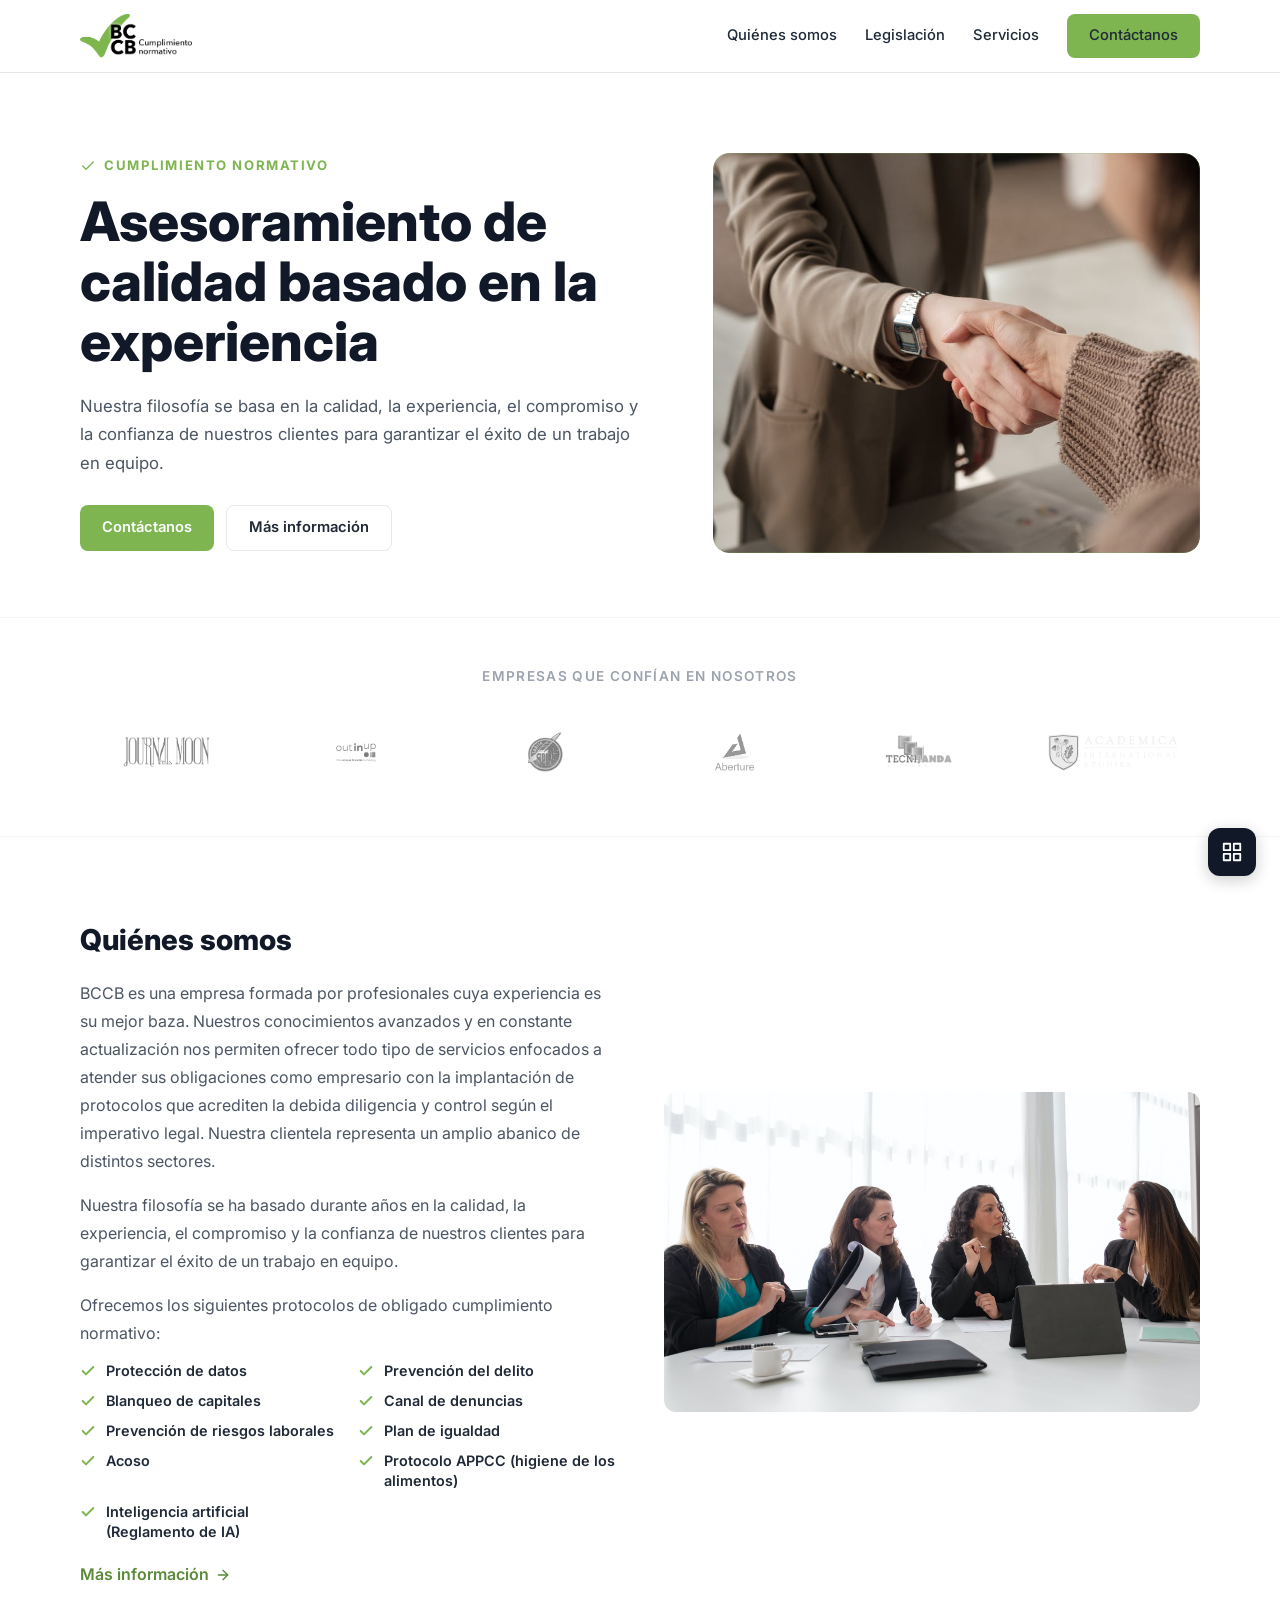
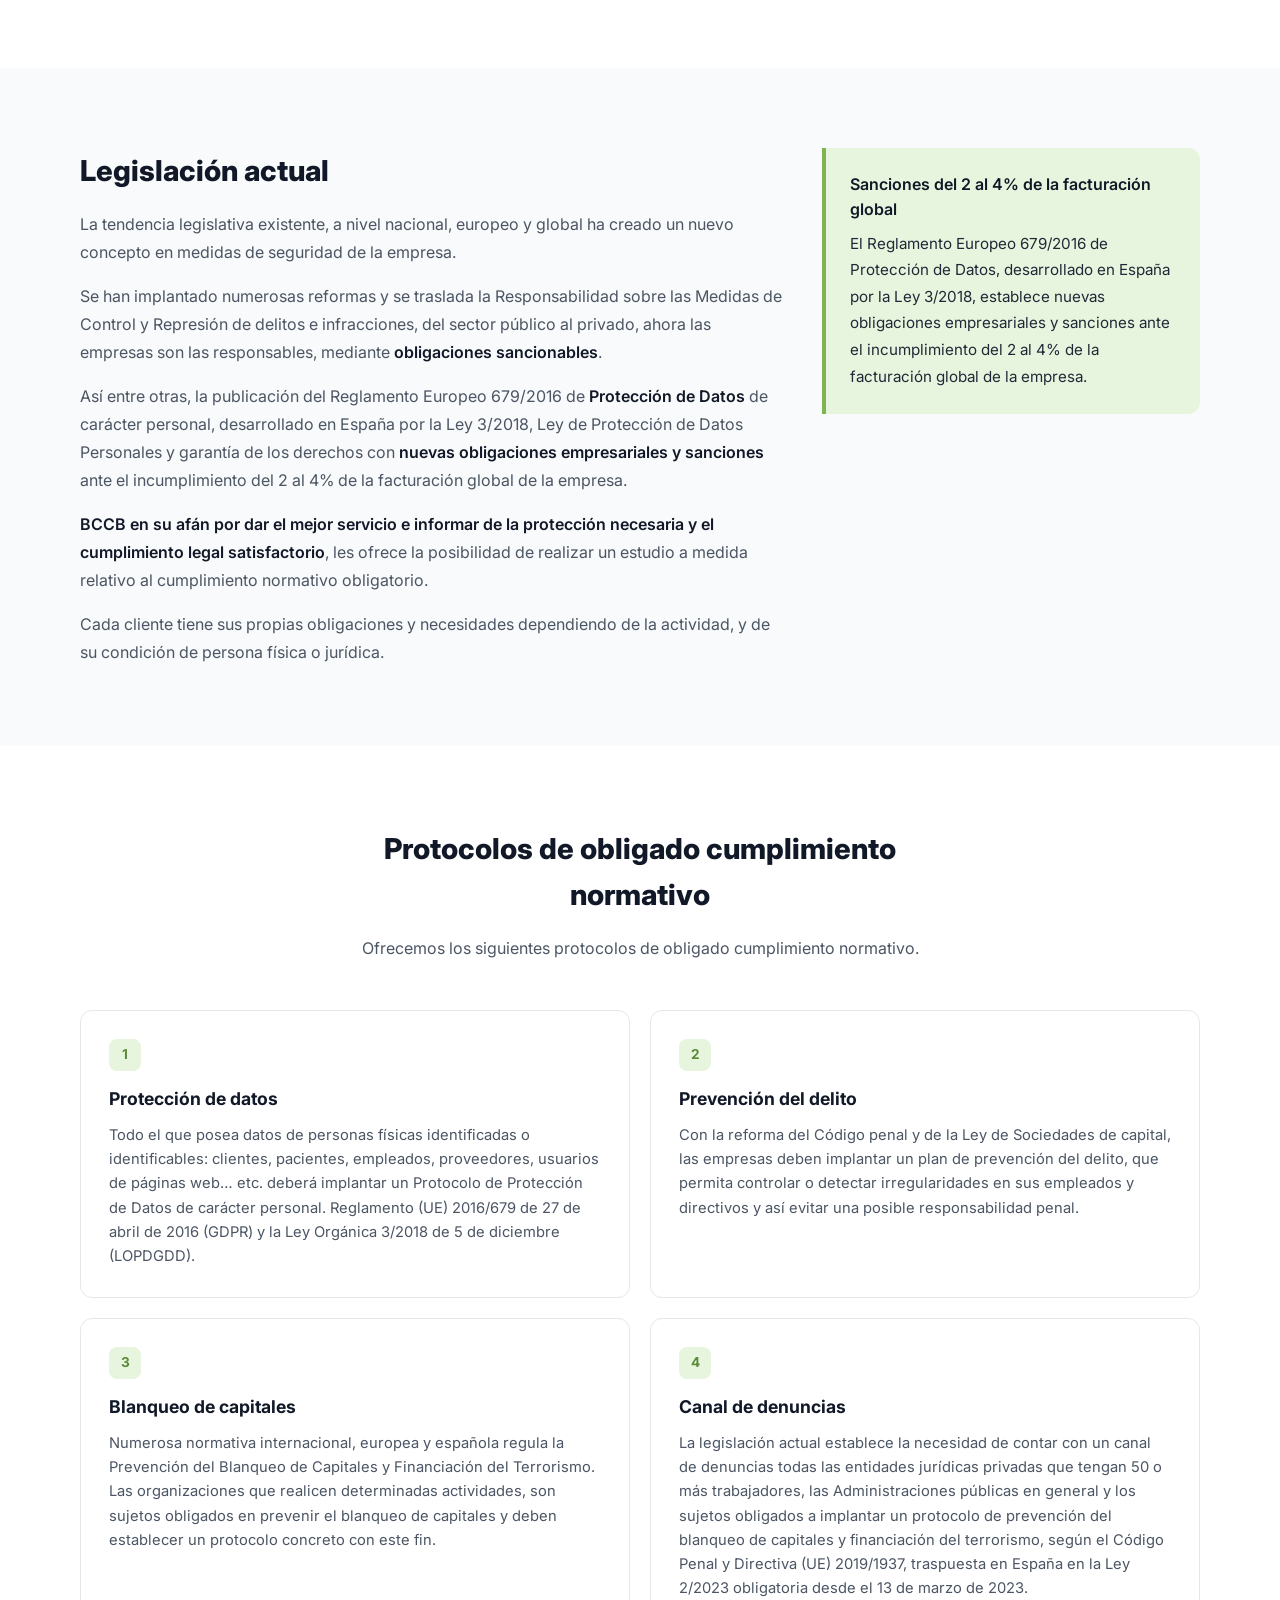
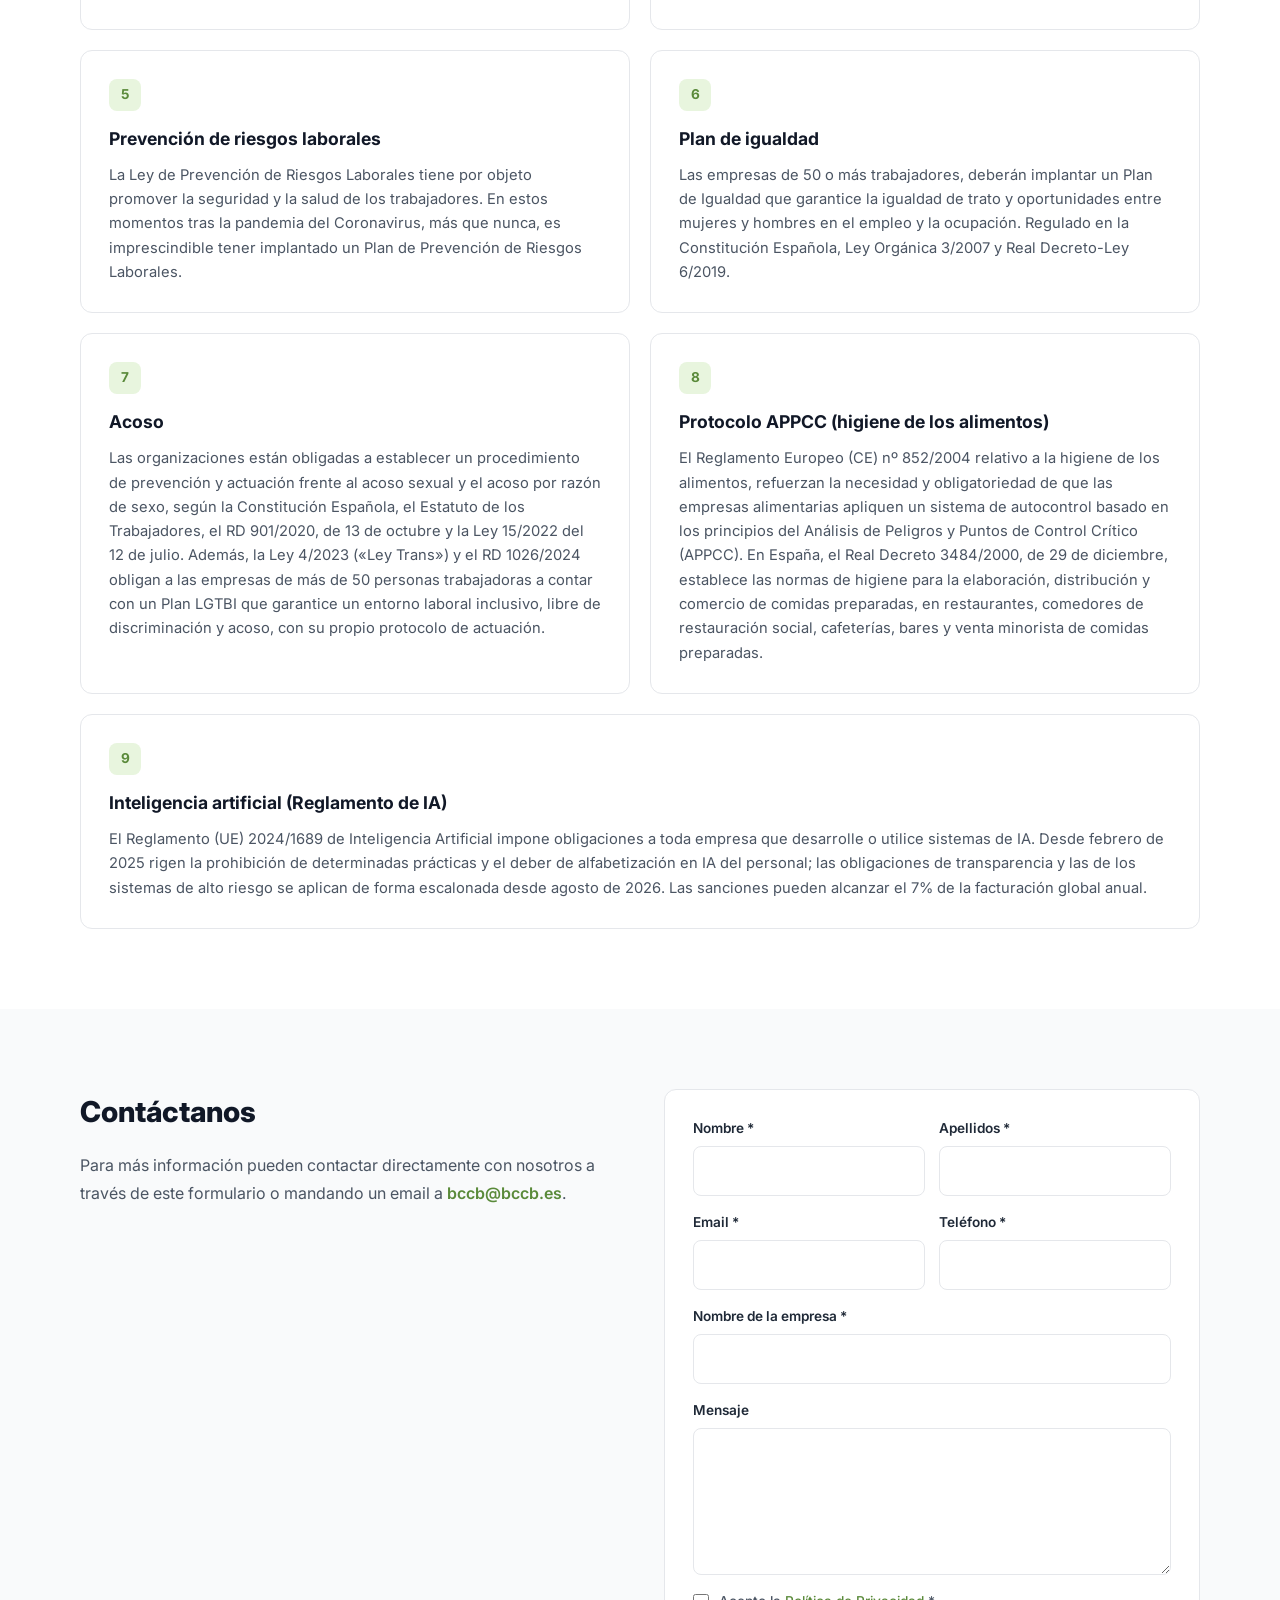
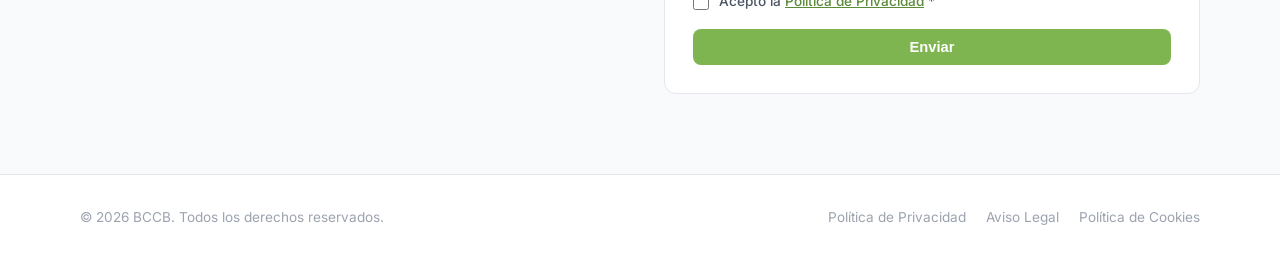
==== commit 3610ea7a: "Shorter IA and Acoso texts; swap Acoso and PRL order to balance the grid Co-Authored-By: Claude Fabl" ====
--- a/variant-1/index.html
+++ b/variant-1/index.html
@@ -407,6 +407,7 @@
     /* ── Additions ── */
     .section p + p { margin-top: 16px; }
     .section strong { color: var(--gray-900); font-weight: 600; }
+    .protocols-grid > .protocol-card:last-child:nth-child(odd) { grid-column: 1 / -1; }
     .protocols-grid > .protocol-card:last-child:nth-child(odd) { grid-column: 1 / -1; }
 
     /* ── Responsive ── */
@@ -501,9 +502,9 @@
             <li><a href="#protocolo-delito">Prevención del delito</a></li>
             <li><a href="#protocolo-blanqueo">Blanqueo de capitales</a></li>
             <li><a href="#protocolo-denuncias">Canal de denuncias</a></li>
+            <li><a href="#protocolo-prl">Prevención de riesgos laborales</a></li>
+            <li><a href="#protocolo-igualdad">Plan de igualdad</a></li>
             <li><a href="#protocolo-acoso">Acoso</a></li>
-            <li><a href="#protocolo-igualdad">Plan de igualdad</a></li>
-            <li><a href="#protocolo-prl">Prevención de riesgos laborales</a></li>
             <li><a href="#protocolo-appcc">Protocolo APPCC (higiene de los alimentos)</a></li>
             <li><a href="#protocolo-ia">Inteligencia artificial (Reglamento de IA)</a></li>
           </ul>
@@ -559,20 +560,20 @@
             <h3>Canal de denuncias</h3>
             <p>La legislación actual establece la necesidad de contar con un canal de denuncias todas las entidades jurídicas privadas que tengan 50 o más trabajadores, las Administraciones públicas en general y los sujetos obligados a implantar un protocolo de prevención del blanqueo de capitales y financiación del terrorismo, según el Código Penal y Directiva (UE) 2019/1937, traspuesta en España en la Ley 2/2023 obligatoria desde el 13 de marzo de 2023.</p>
           </article>
-          <article class="protocol-card" id="protocolo-acoso">
+          <article class="protocol-card" id="protocolo-prl">
             <div class="card-number">5</div>
-            <h3>Acoso</h3>
-            <p>Las organizaciones están obligadas a establecer un procedimiento de prevención y actuación frente al acoso sexual y el acoso por razón de sexo, según la Constitución Española, el Estatuto de los Trabajadores, el RD 901/2020, de 13 de octubre y la Ley 15/2022 del 12 de julio. Además, la Ley 4/2023, de 28 de febrero («Ley Trans»), desarrollada por el Real Decreto 1026/2024, obliga a las empresas de más de 50 personas trabajadoras a contar con un Plan LGTBI: un conjunto planificado de medidas y recursos para lograr un entorno laboral inclusivo, libre de discriminación y acoso, que garantice la igualdad de trato y de oportunidades de las personas LGTBI, incluido un protocolo específico de actuación frente al acoso o la violencia contra estas personas.</p>
+            <h3>Prevención de riesgos laborales</h3>
+            <p>La Ley de Prevención de Riesgos Laborales tiene por objeto promover la seguridad y la salud de los trabajadores. En estos momentos tras la pandemia del Coronavirus, más que nunca, es imprescindible tener implantado un Plan de Prevención de Riesgos Laborales.</p>
           </article>
           <article class="protocol-card" id="protocolo-igualdad">
             <div class="card-number">6</div>
             <h3>Plan de igualdad</h3>
             <p>Las empresas de 50 o más trabajadores, deberán implantar un Plan de Igualdad que garantice la igualdad de trato y oportunidades entre mujeres y hombres en el empleo y la ocupación. Regulado en la Constitución Española, Ley Orgánica 3/2007 y Real Decreto-Ley 6/2019.</p>
           </article>
-          <article class="protocol-card" id="protocolo-prl">
+          <article class="protocol-card" id="protocolo-acoso">
             <div class="card-number">7</div>
-            <h3>Prevención de riesgos laborales</h3>
-            <p>La Ley de Prevención de Riesgos Laborales tiene por objeto promover la seguridad y la salud de los trabajadores. En estos momentos tras la pandemia del Coronavirus, más que nunca, es imprescindible tener implantado un Plan de Prevención de Riesgos Laborales.</p>
+            <h3>Acoso</h3>
+            <p>Las organizaciones están obligadas a establecer un procedimiento de prevención y actuación frente al acoso sexual y el acoso por razón de sexo, según la Constitución Española, el Estatuto de los Trabajadores, el RD 901/2020, de 13 de octubre y la Ley 15/2022 del 12 de julio. Además, la Ley 4/2023 («Ley Trans») y el RD 1026/2024 obligan a las empresas de más de 50 personas trabajadoras a contar con un Plan LGTBI que garantice un entorno laboral inclusivo, libre de discriminación y acoso, con su propio protocolo de actuación.</p>
           </article>
           <article class="protocol-card" id="protocolo-appcc">
             <div class="card-number">8</div>
@@ -582,7 +583,7 @@
           <article class="protocol-card" id="protocolo-ia">
             <div class="card-number">9</div>
             <h3>Inteligencia artificial (Reglamento de IA)</h3>
-            <p>El Reglamento (UE) 2024/1689, de 13 de junio de 2024, por el que se establecen normas armonizadas en materia de inteligencia artificial, impone obligaciones a las empresas que desarrollen o utilicen sistemas de IA. Desde el 2 de febrero de 2025 se aplican la prohibición de determinadas prácticas y el deber de alfabetización en materia de IA (art. 4): toda empresa que utilice sistemas de IA debe garantizar que su personal cuenta con la formación y los conocimientos suficientes. Las obligaciones de transparencia y las exigidas a los sistemas de alto riesgo (por ejemplo, en selección de personal, evaluación de trabajadores o acceso a servicios esenciales) se aplican de forma escalonada a partir de agosto de 2026. Las sanciones pueden alcanzar los 35 millones de euros o el 7% de la facturación global anual. Un inventario de los sistemas de IA en uso, su clasificación por nivel de riesgo y un plan de alfabetización, coordinados con el protocolo de protección de datos, permiten acreditar la debida diligencia.</p>
+            <p>El Reglamento (UE) 2024/1689 de Inteligencia Artificial impone obligaciones a toda empresa que desarrolle o utilice sistemas de IA. Desde febrero de 2025 rigen la prohibición de determinadas prácticas y el deber de alfabetización en IA del personal; las obligaciones de transparencia y las de los sistemas de alto riesgo se aplican de forma escalonada desde agosto de 2026. Las sanciones pueden alcanzar el 7% de la facturación global anual.</p>
           </article>
         </div>
       </div>
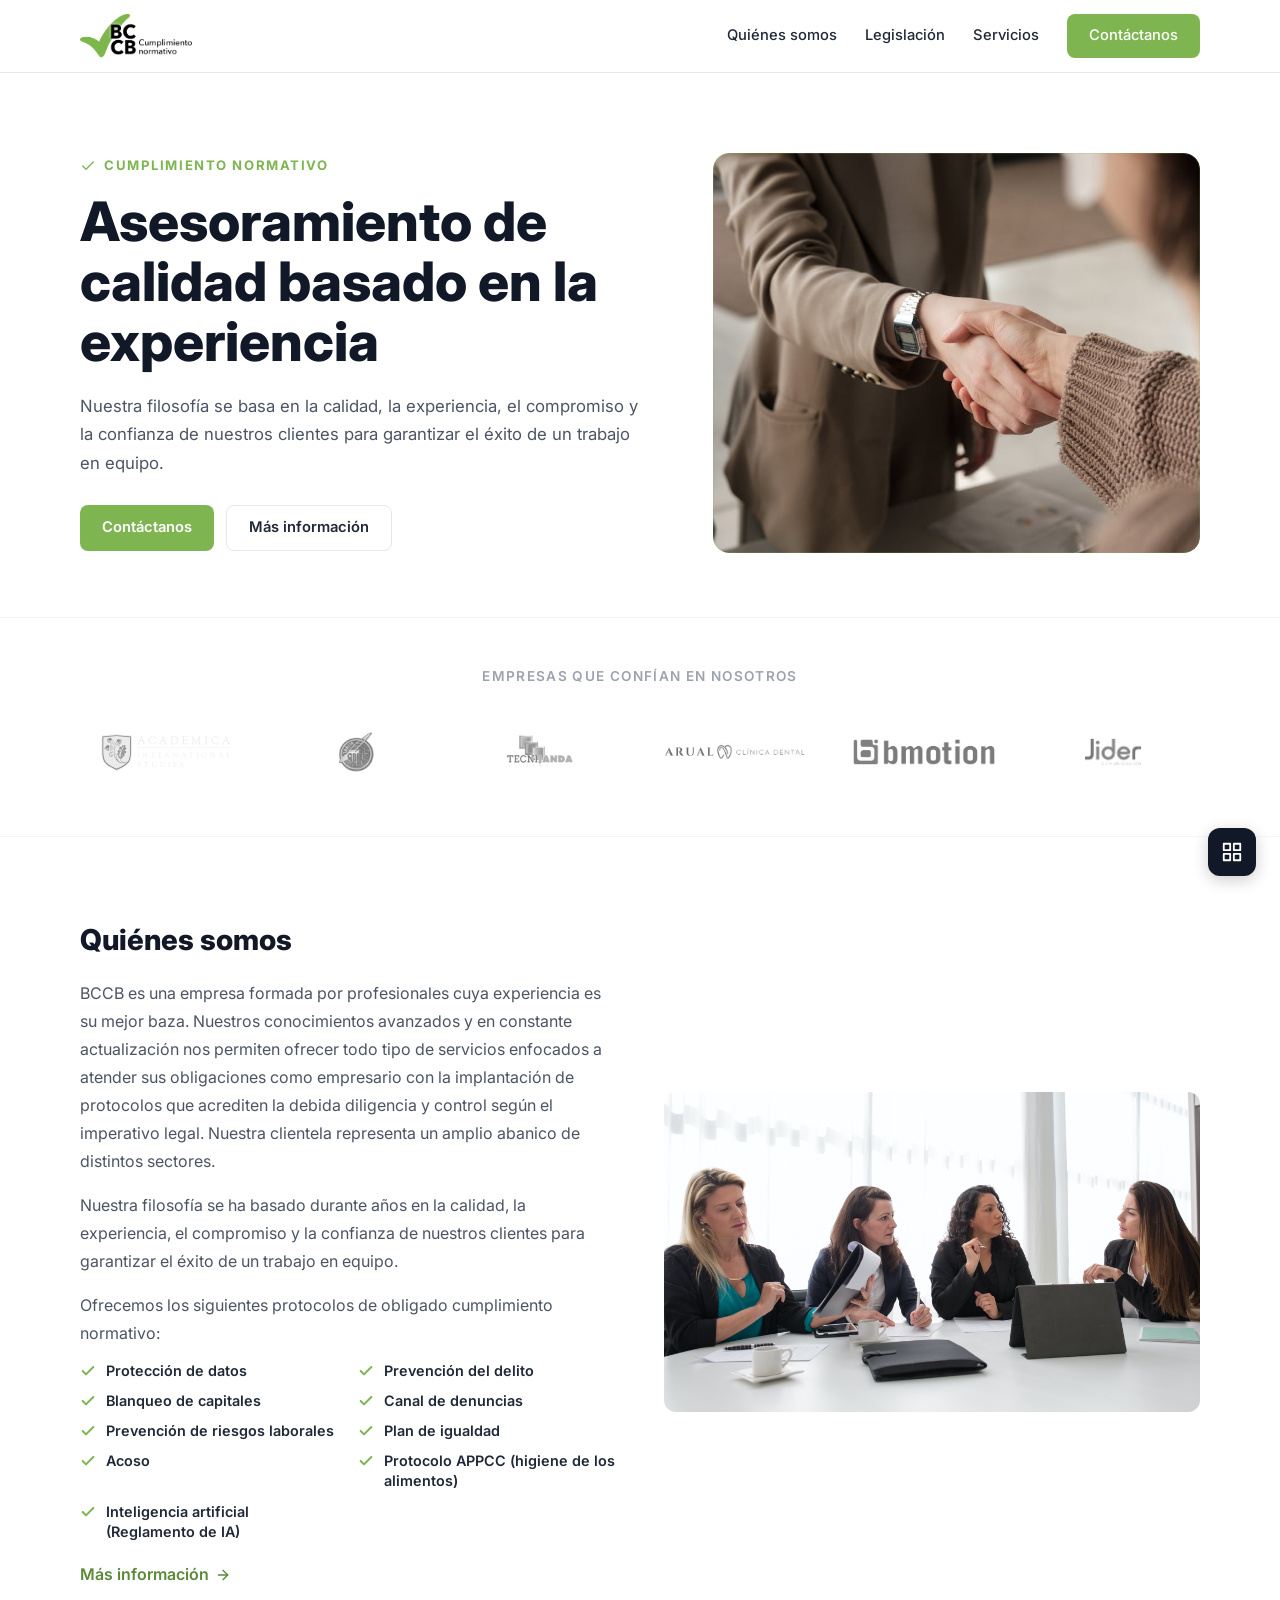
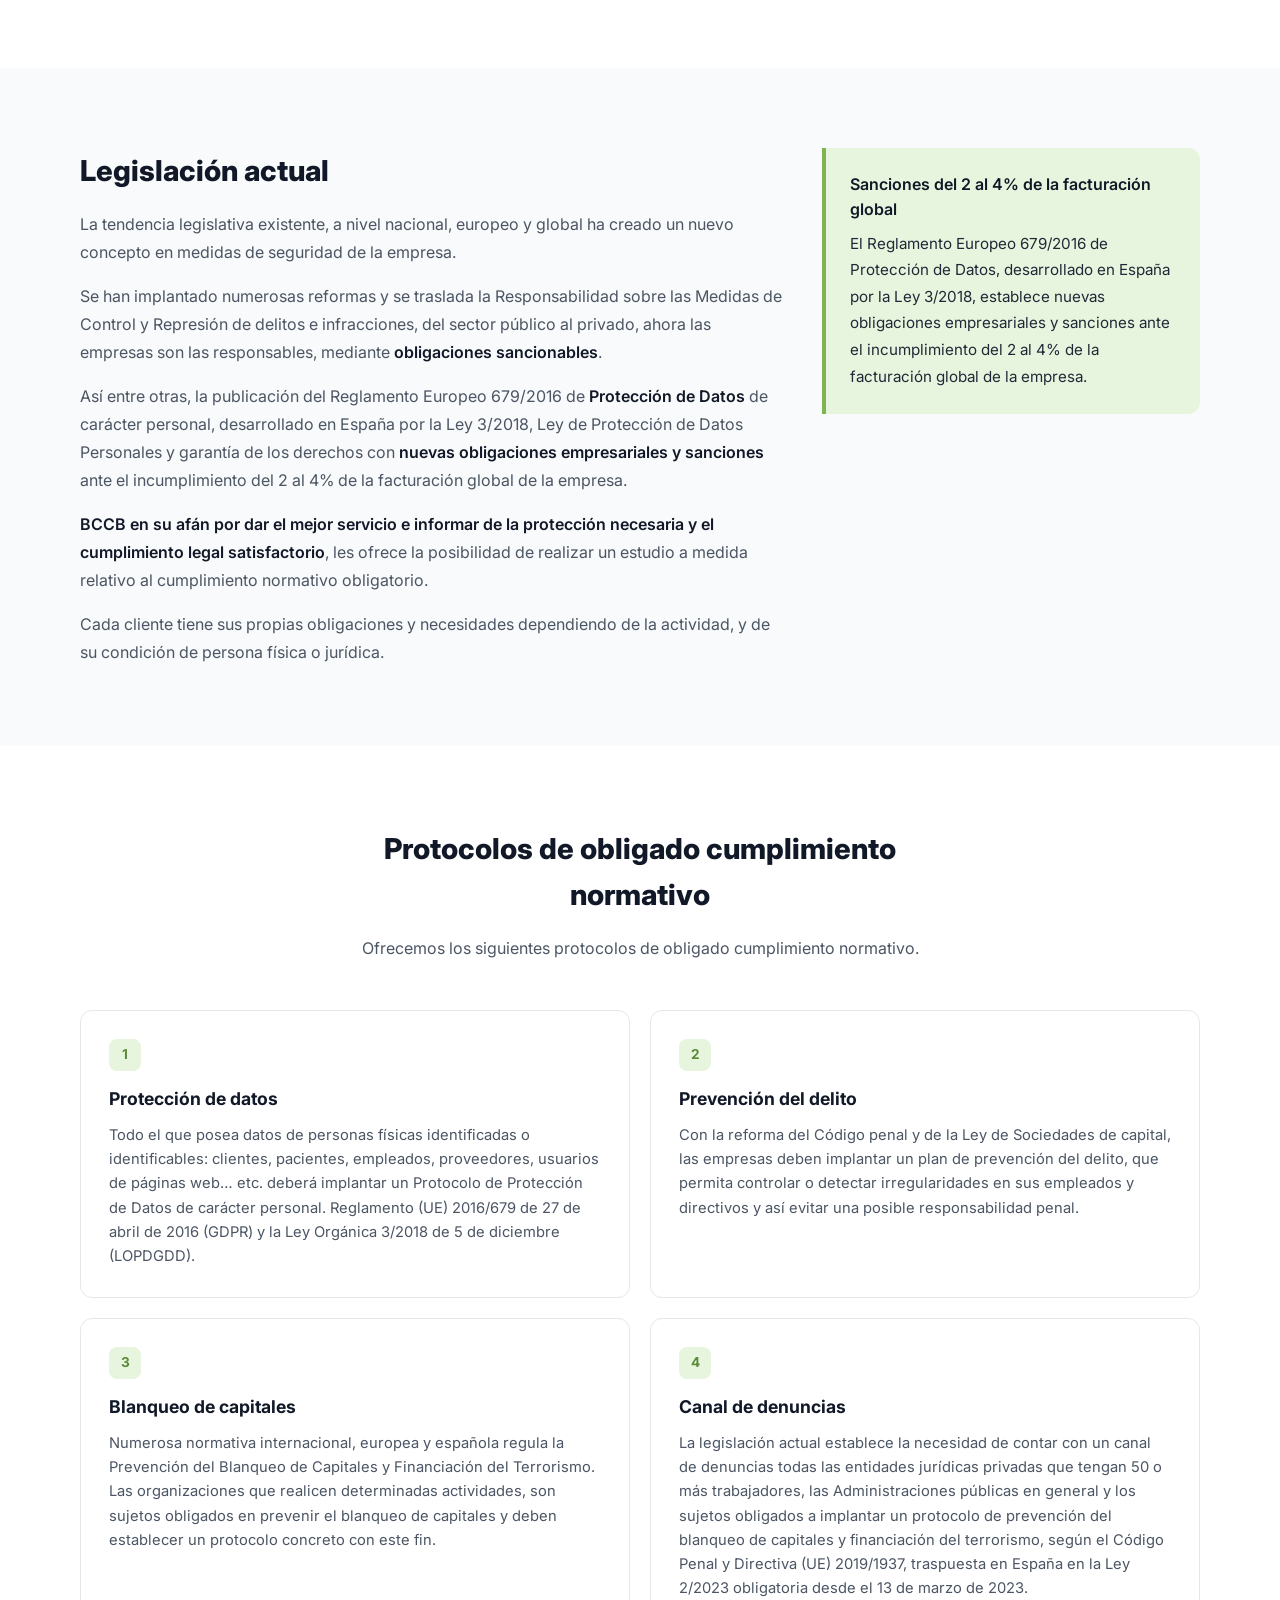
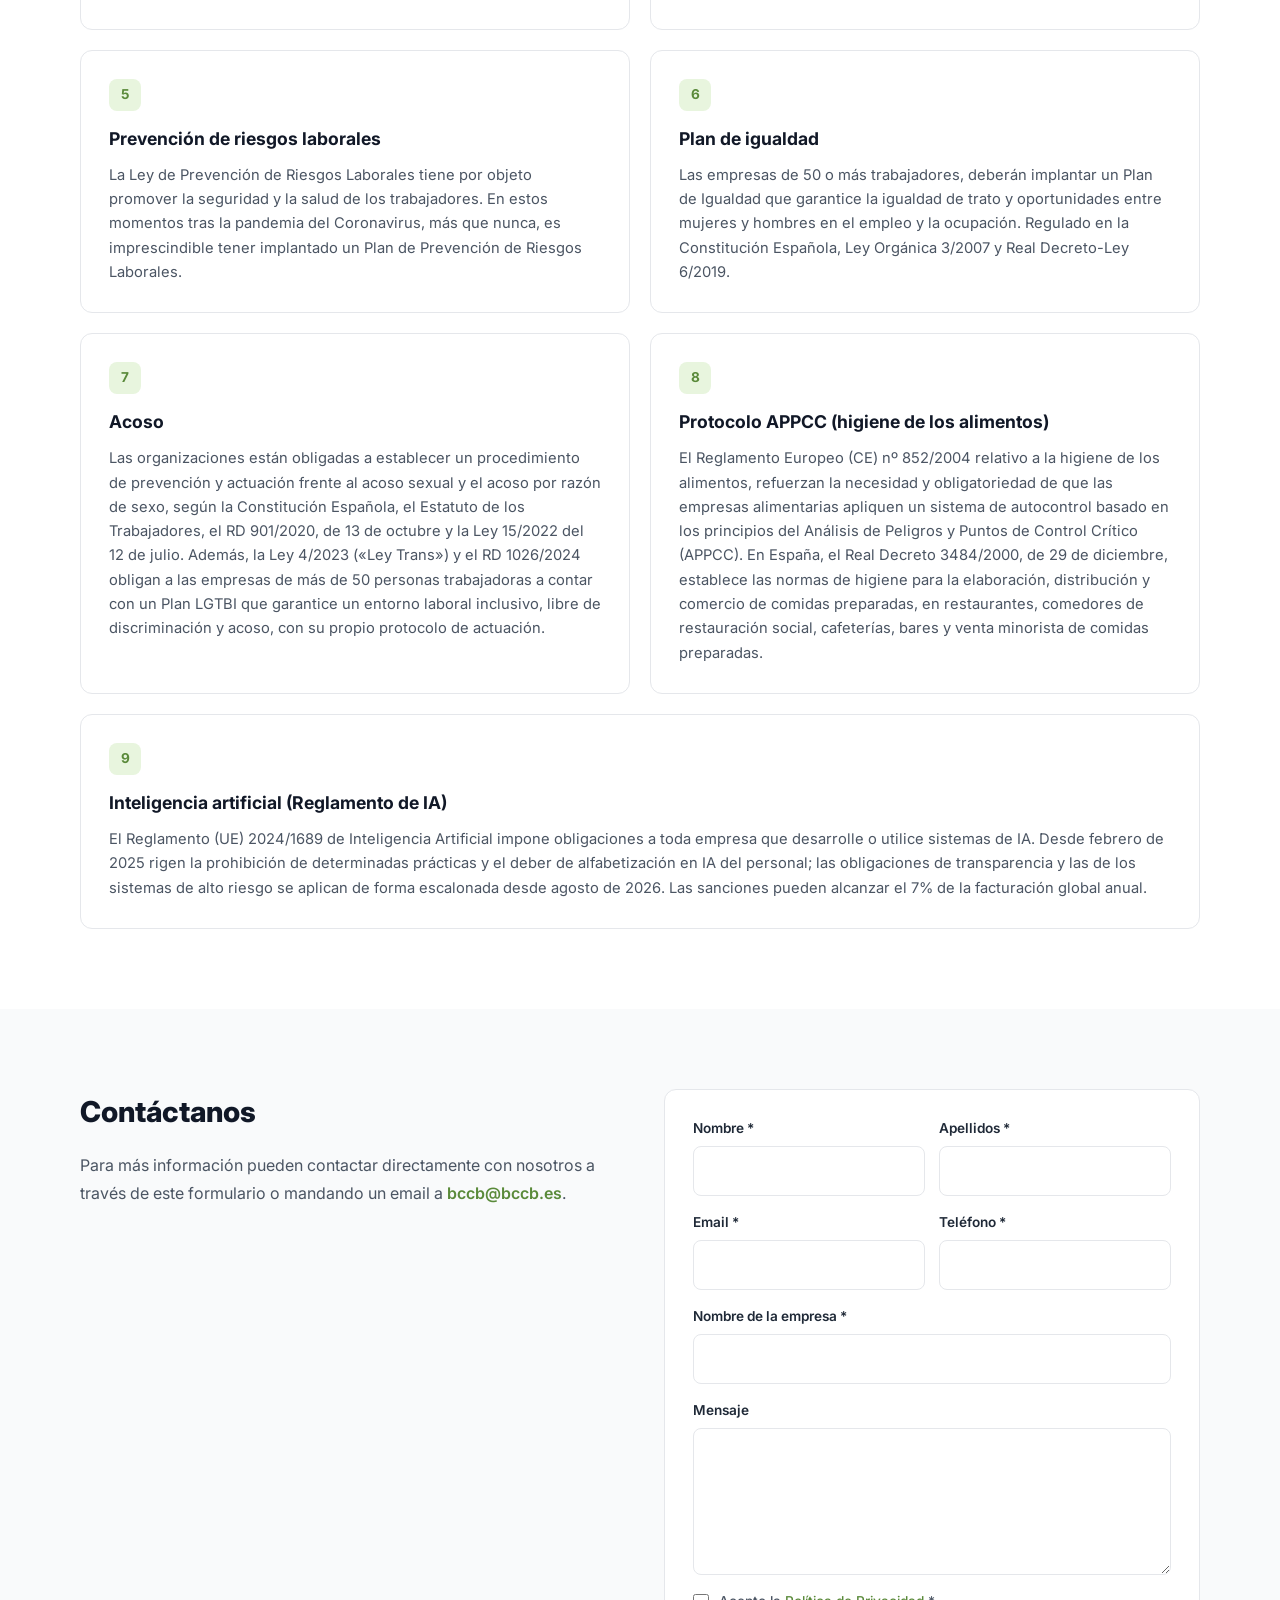
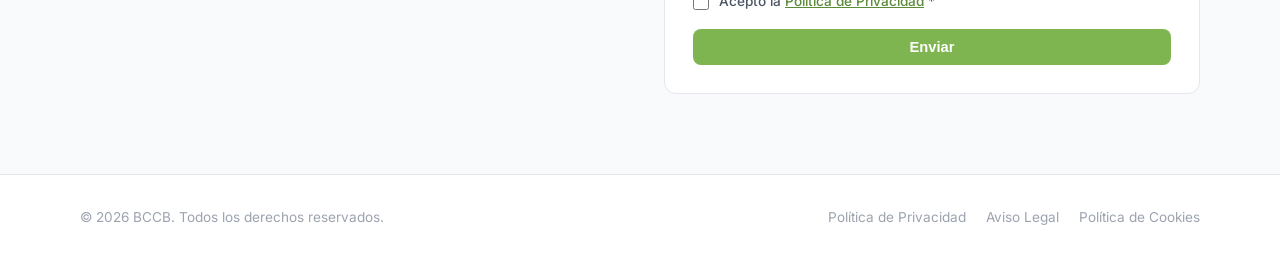
==== commit 048baf39: "Client logos: Academica, Spin Out, Tecnijanda, Arual, Bmotion, Jider; justified text in variant 3; w" ====
--- a/variant-1/index.html
+++ b/variant-1/index.html
@@ -407,6 +407,9 @@
     /* ── Additions ── */
     .section p + p { margin-top: 16px; }
     .section strong { color: var(--gray-900); font-weight: 600; }
+    .protocols-grid > .protocol-card:last-child:nth-child(odd) { grid-column: 1 / -1; }
+    .protocols-grid > .protocol-card:last-child:nth-child(odd) { grid-column: 1 / -1; }
+    .protocols-grid > .protocol-card:last-child:nth-child(odd) { grid-column: 1 / -1; }
     .protocols-grid > .protocol-card:last-child:nth-child(odd) { grid-column: 1 / -1; }
     .protocols-grid > .protocol-card:last-child:nth-child(odd) { grid-column: 1 / -1; }
 
@@ -479,12 +482,12 @@
       <div class="container">
         <h2>Empresas que confían en nosotros</h2>
         <div class="logo-grid">
-          <a class="logo-link" href="https://www.journalmoon.com/" target="_blank" rel="noopener" title="Journal Moon"><img src="../assets/447003b0-96b0-4a17-a4e8-4e1b6bea8c13.png" alt="Journal Moon" loading="lazy"></a>
-          <a class="logo-link" href="https://www.outinup.com/" target="_blank" rel="noopener" title="Outinup"><img src="../assets/00559ca8-0449-4613-9e74-08c651444207.png" alt="Outinup" loading="lazy"></a>
+          <a class="logo-link" href="https://www.academica.school/" target="_blank" rel="noopener" title="Academica International Studies"><img src="../assets/9acaabd7-fb13-4648-99f8-ddd3ee24b98c.svg" alt="Academica International Studies" loading="lazy"></a>
           <a class="logo-link" href="https://es.tarifaspinout.com/" target="_blank" rel="noopener" title="Tarifa Spin Out"><img src="../assets/563fef50-144b-46ad-8449-e61df39ce89d.png" alt="Tarifa Spin Out" loading="lazy"></a>
-          <a class="logo-link" href="https://aberture.com/" target="_blank" rel="noopener" title="Aberture"><img src="../assets/e2df38be-b1c5-45d6-8b8e-9d11d082fcec.png" alt="Aberture" loading="lazy"></a>
           <a class="logo-link" href="https://tecnijanda.com/" target="_blank" rel="noopener" title="Tecnijanda Informática"><img src="../assets/3390a699-79a1-45e1-93b3-b75c8e04c921.png" alt="Tecnijanda Informática" loading="lazy"></a>
-          <a class="logo-link" href="https://www.academica.school/" target="_blank" rel="noopener" title="Academica International Studies"><img src="../assets/9acaabd7-fb13-4648-99f8-ddd3ee24b98c.svg" alt="Academica International Studies" loading="lazy"></a>
+          <a class="logo-link" href="https://clinicadentalarual.es/" target="_blank" rel="noopener" title="Clínica Dental Arual"><img src="../assets/arual.png" alt="Clínica Dental Arual" loading="lazy"></a>
+          <a class="logo-link" href="https://www.bmotionav.com/" target="_blank" rel="noopener" title="Bmotion Audiovisual"><img src="../assets/bmotion.png" alt="Bmotion Audiovisual" loading="lazy"></a>
+          <a class="logo-link" href="https://jidercomunicacion.com/" target="_blank" rel="noopener" title="Jider Comunicación"><img src="../assets/jider-comunicacion.png" alt="Jider Comunicación" loading="lazy"></a>
         </div>
       </div>
     </section>
--- a/shared/site.css
+++ b/shared/site.css
@@ -41,6 +41,10 @@
   .nav-bar nav a.btn { margin-top: 8px; justify-content: center; }
 }
 
+/* ── Primary button in the header: white text like every other primary button ── */
+.nav-bar nav a.btn-primary,
+.nav-bar nav a.btn-primary:hover { color: var(--white); }
+
 /* ── Client logos (linked) ─────────────────────────────────────────── */
 .logo-link {
   display: block;
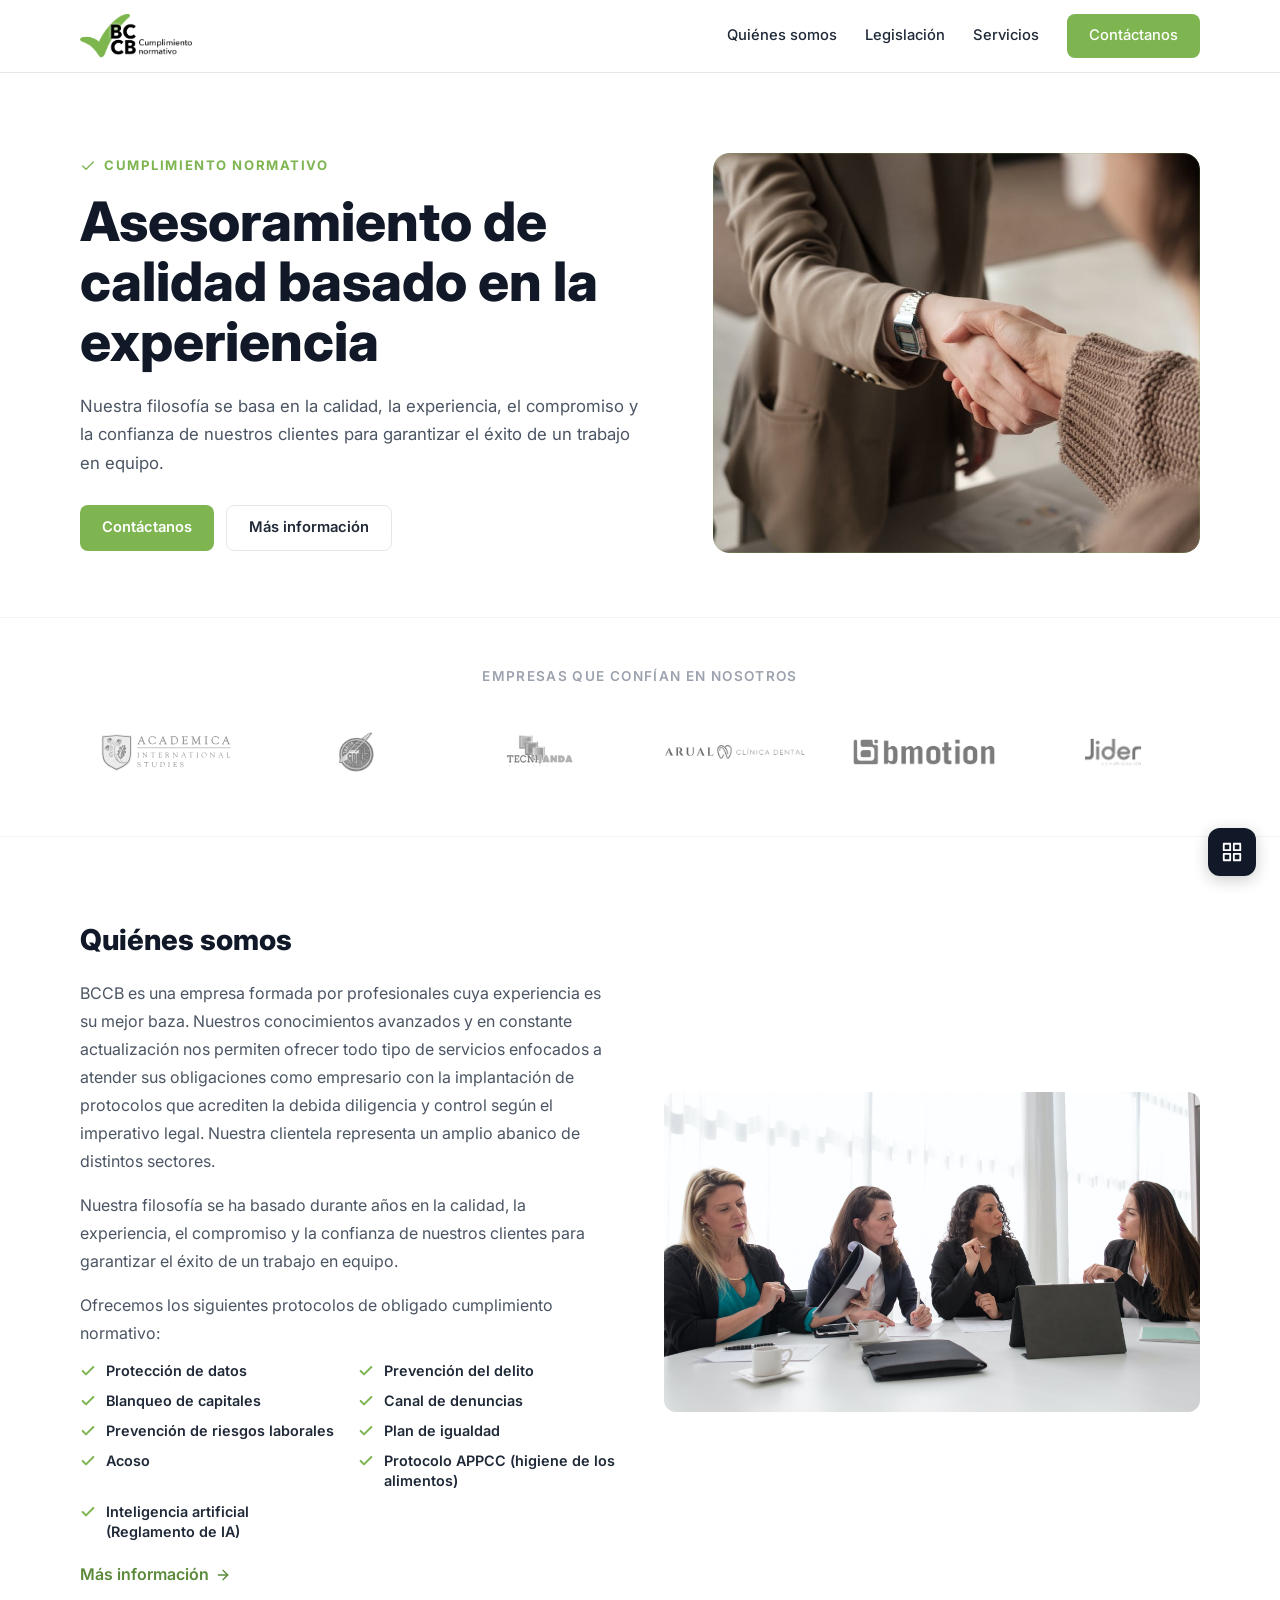
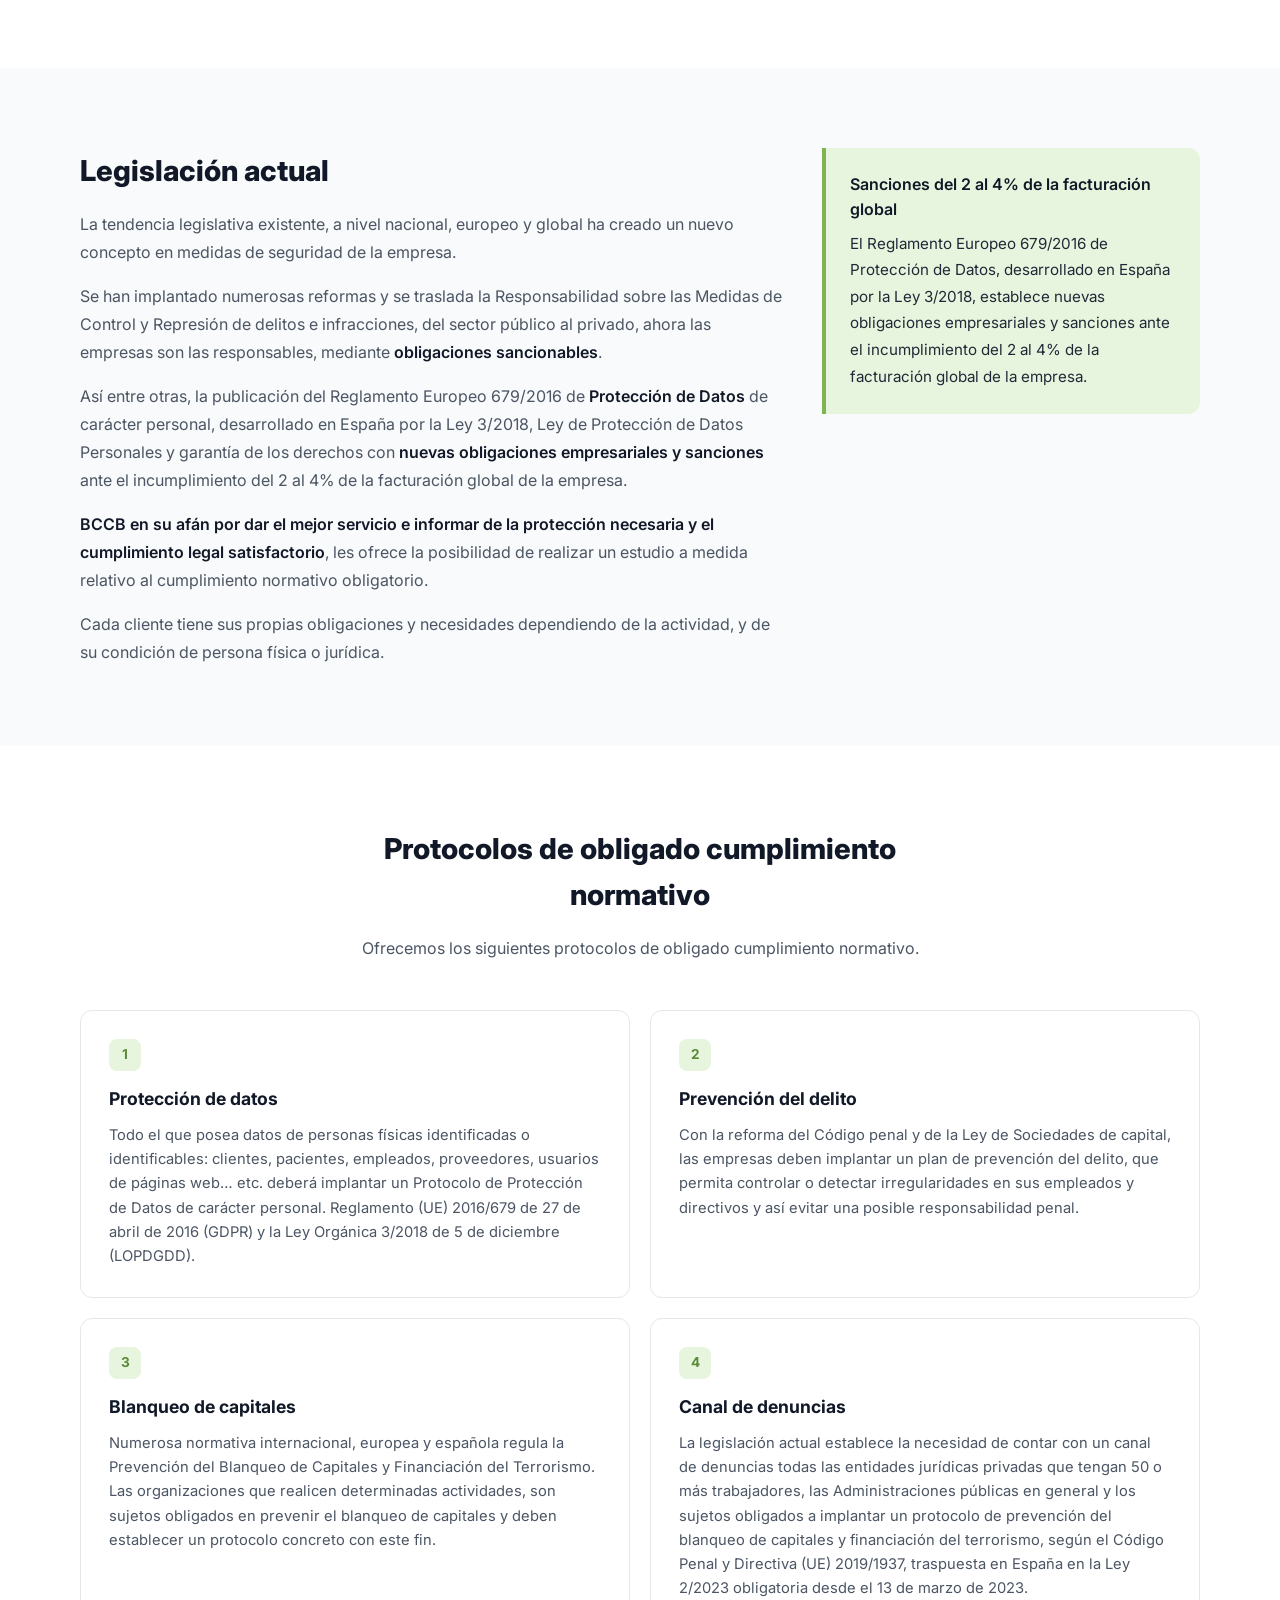
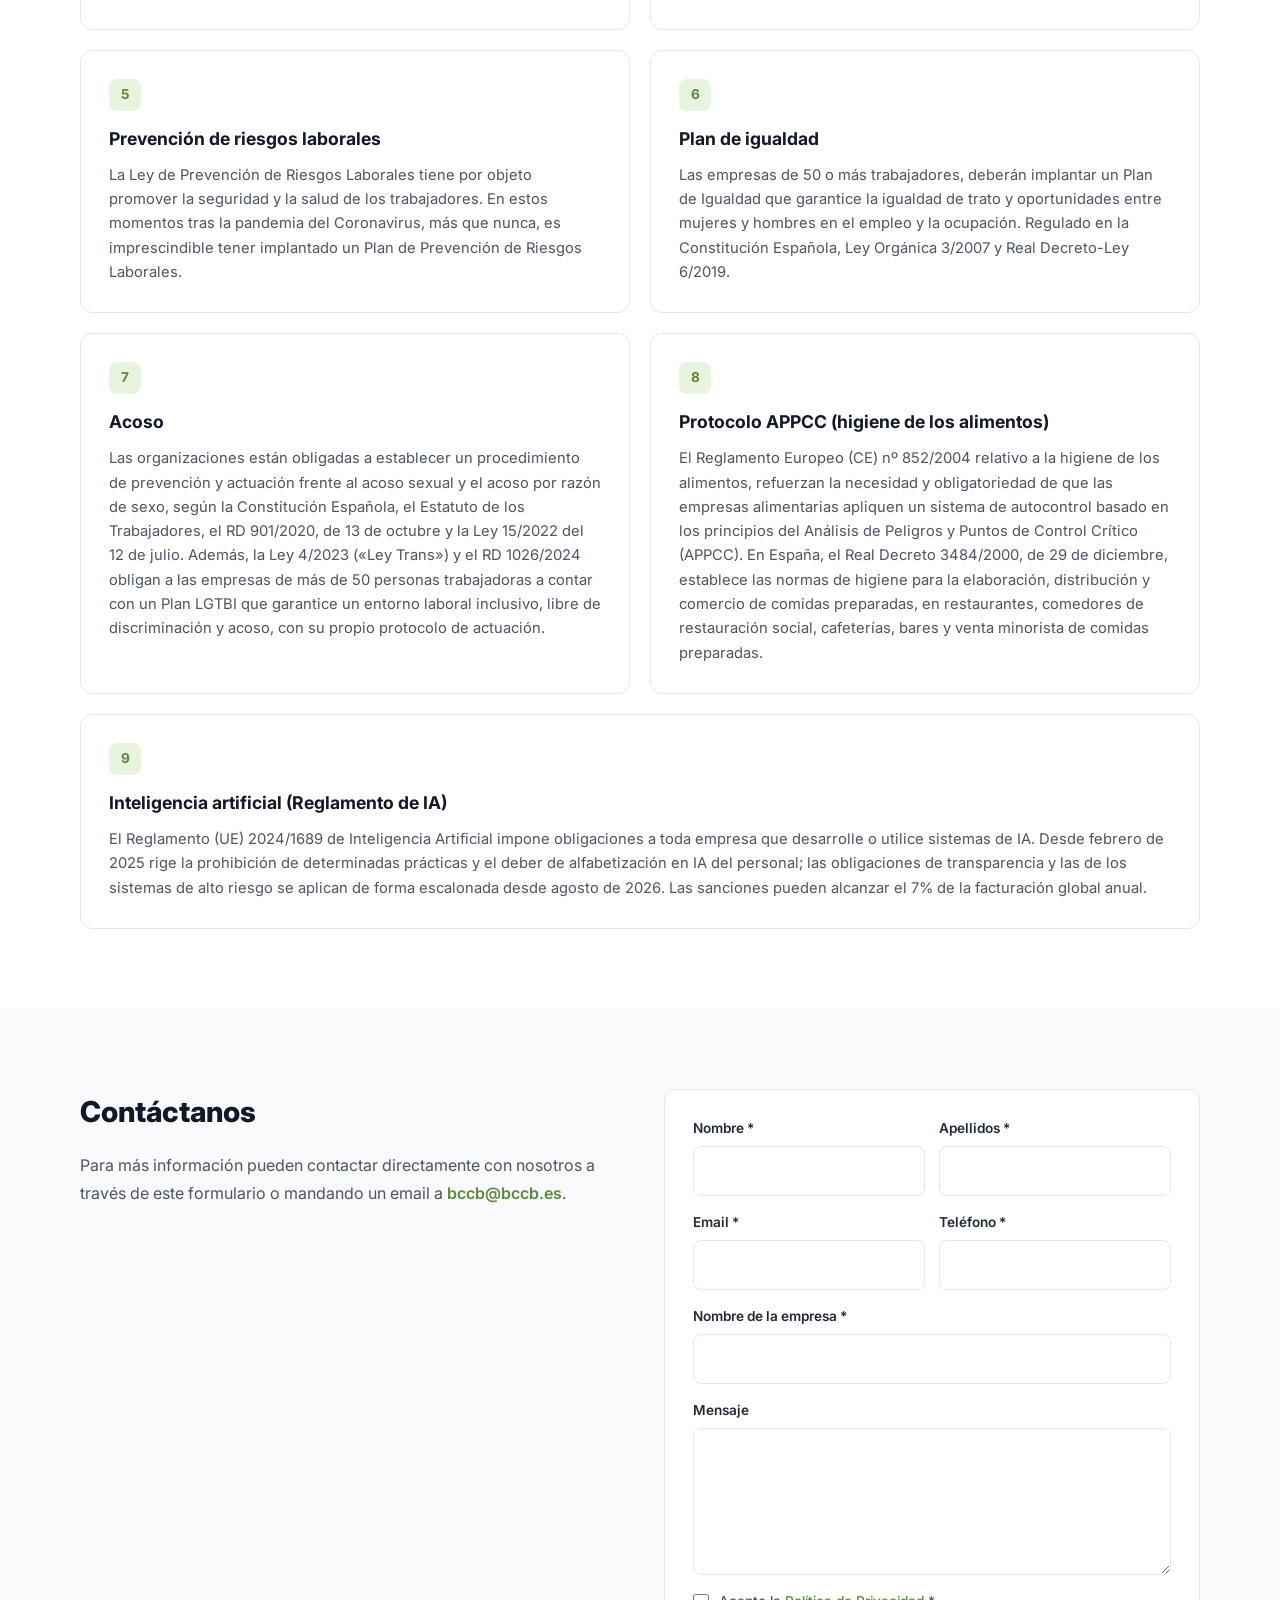
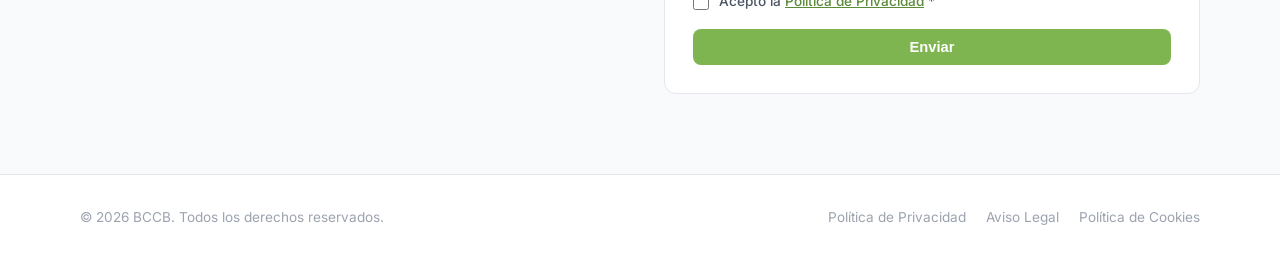
==== commit 19a950e1: "Variant 3: team photo under Quiénes somos, scales photo under Legislación; AI text 'rige'; dark Acad" ====
--- a/variant-1/index.html
+++ b/variant-1/index.html
@@ -407,6 +407,10 @@
     /* ── Additions ── */
     .section p + p { margin-top: 16px; }
     .section strong { color: var(--gray-900); font-weight: 600; }
+    .protocols-grid > .protocol-card:last-child:nth-child(odd) { grid-column: 1 / -1; }
+    .protocols-grid > .protocol-card:last-child:nth-child(odd) { grid-column: 1 / -1; }
+    .protocols-grid > .protocol-card:last-child:nth-child(odd) { grid-column: 1 / -1; }
+    .protocols-grid > .protocol-card:last-child:nth-child(odd) { grid-column: 1 / -1; }
     .protocols-grid > .protocol-card:last-child:nth-child(odd) { grid-column: 1 / -1; }
     .protocols-grid > .protocol-card:last-child:nth-child(odd) { grid-column: 1 / -1; }
     .protocols-grid > .protocol-card:last-child:nth-child(odd) { grid-column: 1 / -1; }
@@ -482,12 +486,12 @@
       <div class="container">
         <h2>Empresas que confían en nosotros</h2>
         <div class="logo-grid">
-          <a class="logo-link" href="https://www.academica.school/" target="_blank" rel="noopener" title="Academica International Studies"><img src="../assets/9acaabd7-fb13-4648-99f8-ddd3ee24b98c.svg" alt="Academica International Studies" loading="lazy"></a>
-          <a class="logo-link" href="https://es.tarifaspinout.com/" target="_blank" rel="noopener" title="Tarifa Spin Out"><img src="../assets/563fef50-144b-46ad-8449-e61df39ce89d.png" alt="Tarifa Spin Out" loading="lazy"></a>
-          <a class="logo-link" href="https://tecnijanda.com/" target="_blank" rel="noopener" title="Tecnijanda Informática"><img src="../assets/3390a699-79a1-45e1-93b3-b75c8e04c921.png" alt="Tecnijanda Informática" loading="lazy"></a>
-          <a class="logo-link" href="https://clinicadentalarual.es/" target="_blank" rel="noopener" title="Clínica Dental Arual"><img src="../assets/arual.png" alt="Clínica Dental Arual" loading="lazy"></a>
-          <a class="logo-link" href="https://www.bmotionav.com/" target="_blank" rel="noopener" title="Bmotion Audiovisual"><img src="../assets/bmotion.png" alt="Bmotion Audiovisual" loading="lazy"></a>
-          <a class="logo-link" href="https://jidercomunicacion.com/" target="_blank" rel="noopener" title="Jider Comunicación"><img src="../assets/jider-comunicacion.png" alt="Jider Comunicación" loading="lazy"></a>
+          <a class="logo-link" data-logo="academica-international-studies" href="https://www.academica.school/" target="_blank" rel="noopener" title="Academica International Studies"><img src="../assets/academica-dark.svg" alt="Academica International Studies" loading="lazy"></a>
+          <a class="logo-link" data-logo="tarifa-spin-out" href="https://es.tarifaspinout.com/" target="_blank" rel="noopener" title="Tarifa Spin Out"><img src="../assets/563fef50-144b-46ad-8449-e61df39ce89d.png" alt="Tarifa Spin Out" loading="lazy"></a>
+          <a class="logo-link" data-logo="tecnijanda-informatica" href="https://tecnijanda.com/" target="_blank" rel="noopener" title="Tecnijanda Informática"><img src="../assets/3390a699-79a1-45e1-93b3-b75c8e04c921.png" alt="Tecnijanda Informática" loading="lazy"></a>
+          <a class="logo-link" data-logo="clinica-dental-arual" href="https://clinicadentalarual.es/" target="_blank" rel="noopener" title="Clínica Dental Arual"><img src="../assets/arual.png" alt="Clínica Dental Arual" loading="lazy"></a>
+          <a class="logo-link" data-logo="bmotion-audiovisual" href="https://www.bmotionav.com/" target="_blank" rel="noopener" title="Bmotion Audiovisual"><img src="../assets/bmotion.png" alt="Bmotion Audiovisual" loading="lazy"></a>
+          <a class="logo-link" data-logo="jider-comunicacion" href="https://jidercomunicacion.com/" target="_blank" rel="noopener" title="Jider Comunicación"><img src="../assets/jider-comunicacion.png" alt="Jider Comunicación" loading="lazy"></a>
         </div>
       </div>
     </section>
@@ -586,7 +590,7 @@
           <article class="protocol-card" id="protocolo-ia">
             <div class="card-number">9</div>
             <h3>Inteligencia artificial (Reglamento de IA)</h3>
-            <p>El Reglamento (UE) 2024/1689 de Inteligencia Artificial impone obligaciones a toda empresa que desarrolle o utilice sistemas de IA. Desde febrero de 2025 rigen la prohibición de determinadas prácticas y el deber de alfabetización en IA del personal; las obligaciones de transparencia y las de los sistemas de alto riesgo se aplican de forma escalonada desde agosto de 2026. Las sanciones pueden alcanzar el 7% de la facturación global anual.</p>
+            <p>El Reglamento (UE) 2024/1689 de Inteligencia Artificial impone obligaciones a toda empresa que desarrolle o utilice sistemas de IA. Desde febrero de 2025 rige la prohibición de determinadas prácticas y el deber de alfabetización en IA del personal; las obligaciones de transparencia y las de los sistemas de alto riesgo se aplican de forma escalonada desde agosto de 2026. Las sanciones pueden alcanzar el 7% de la facturación global anual.</p>
           </article>
         </div>
       </div>
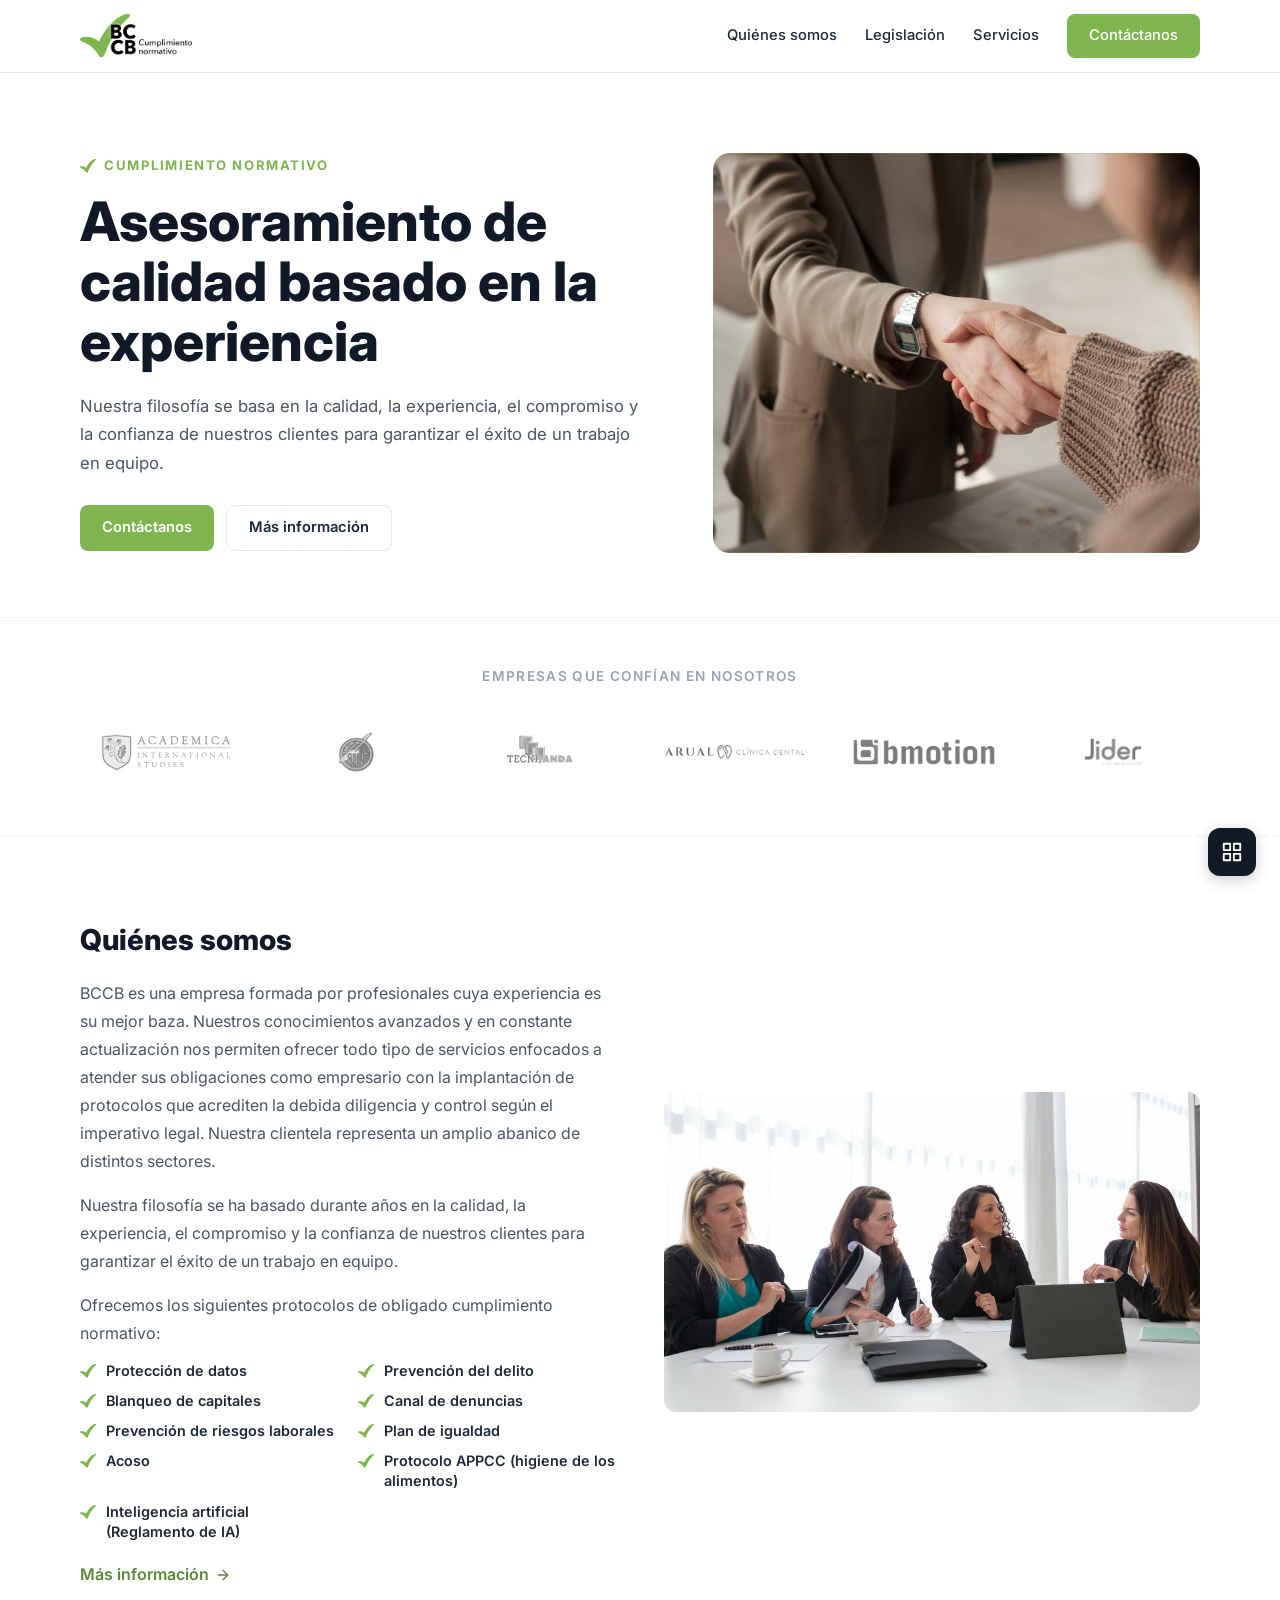
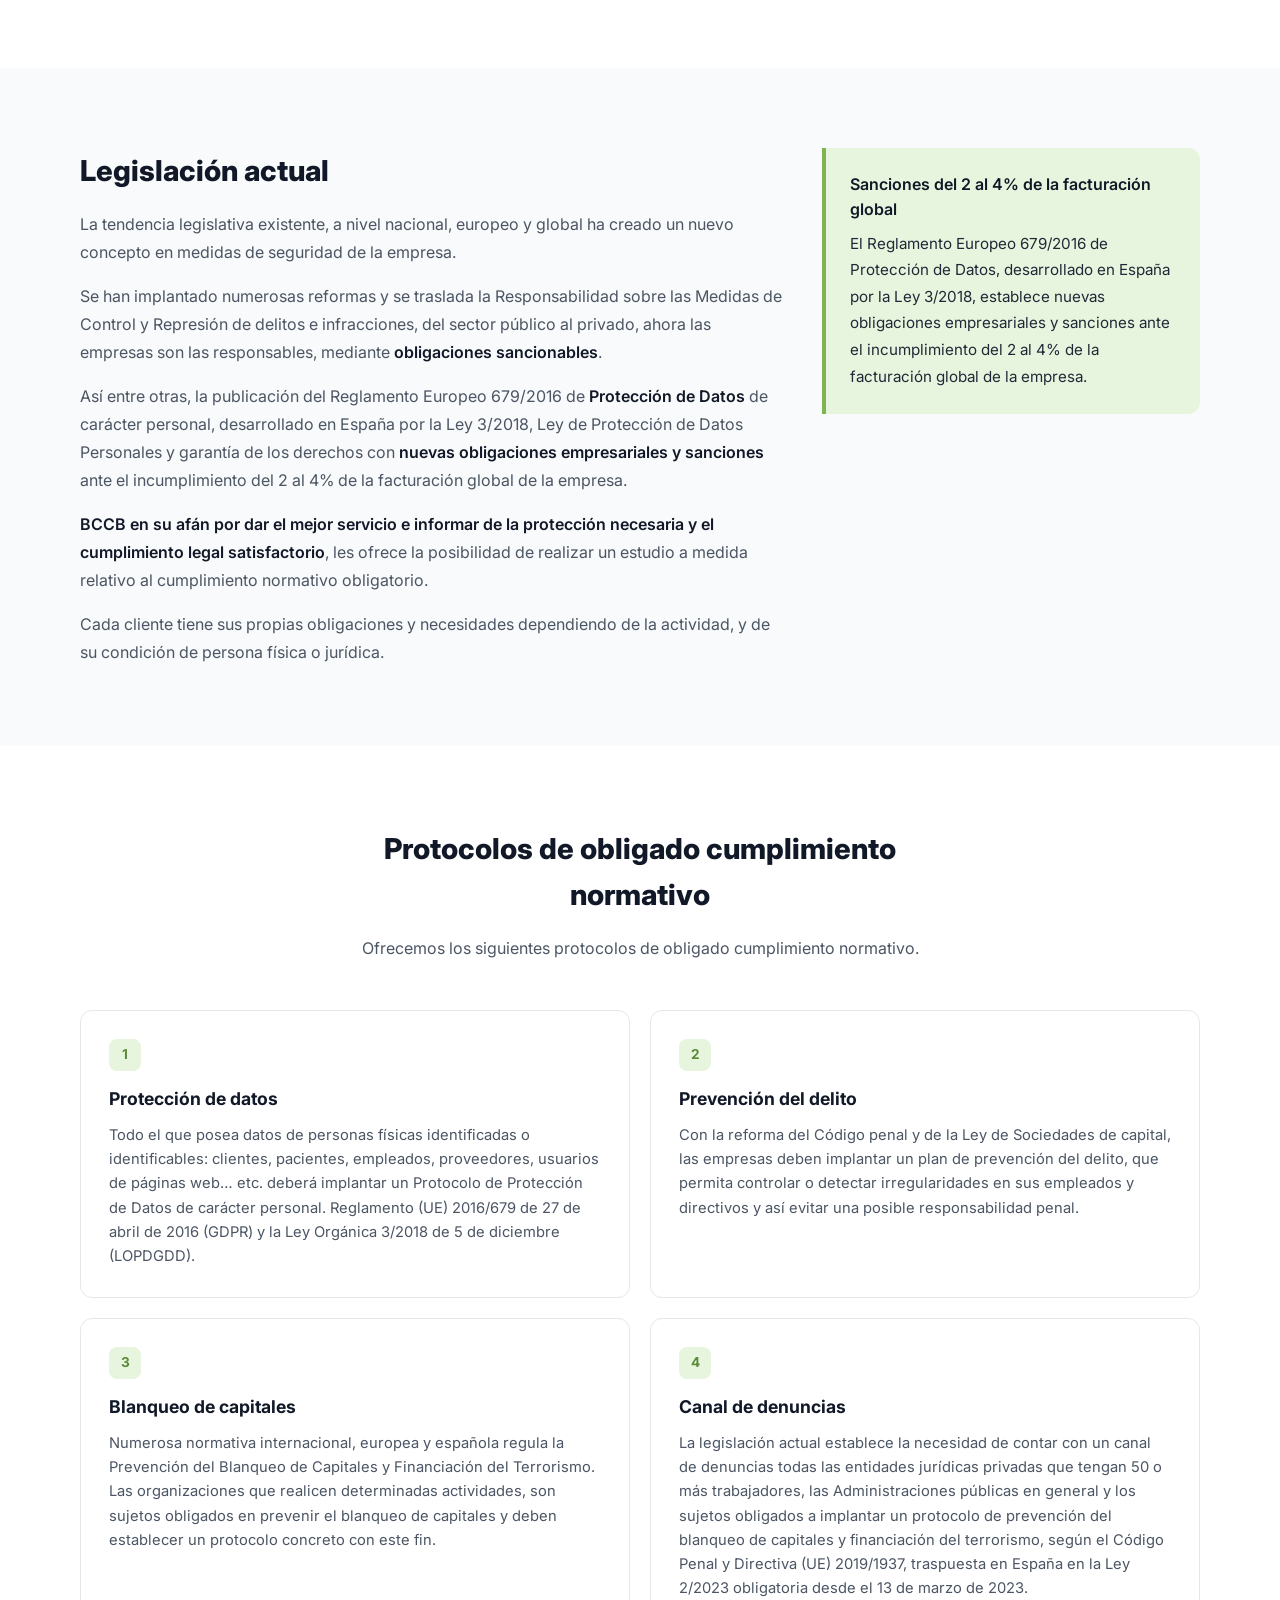
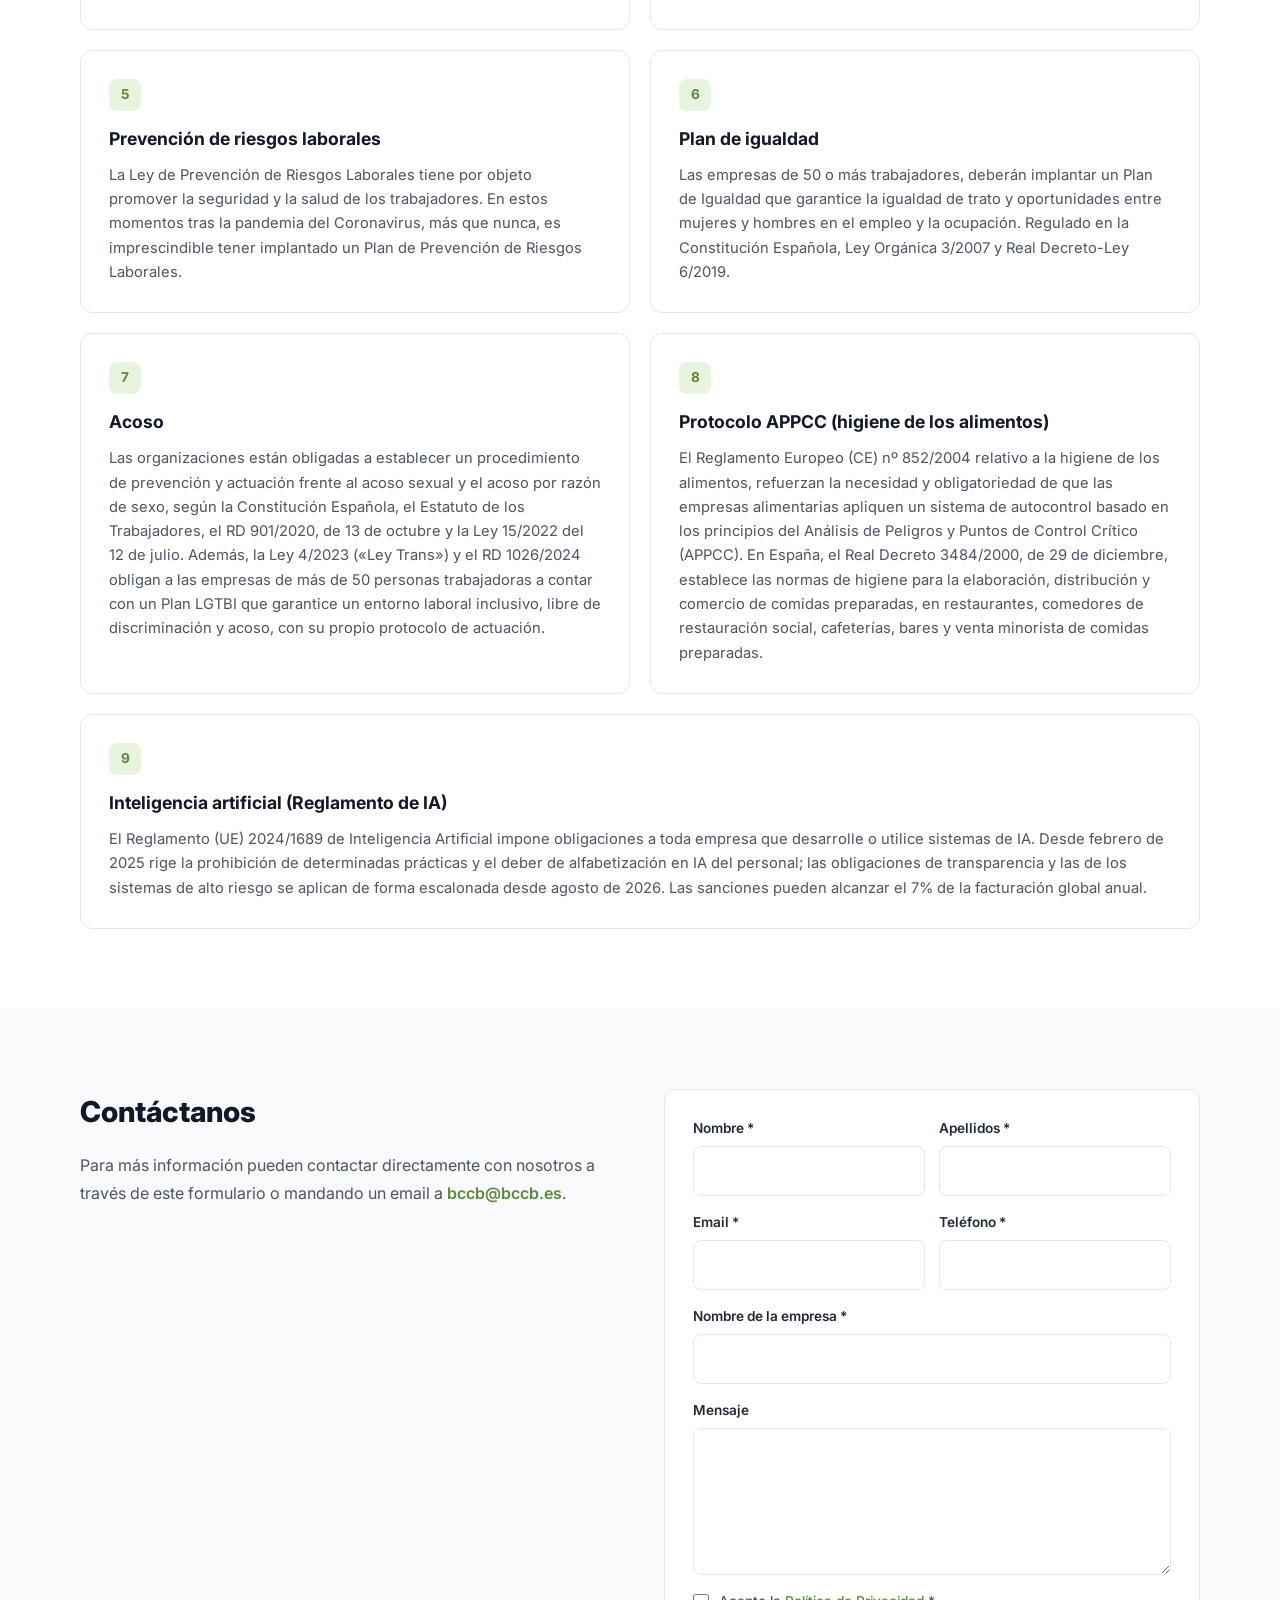
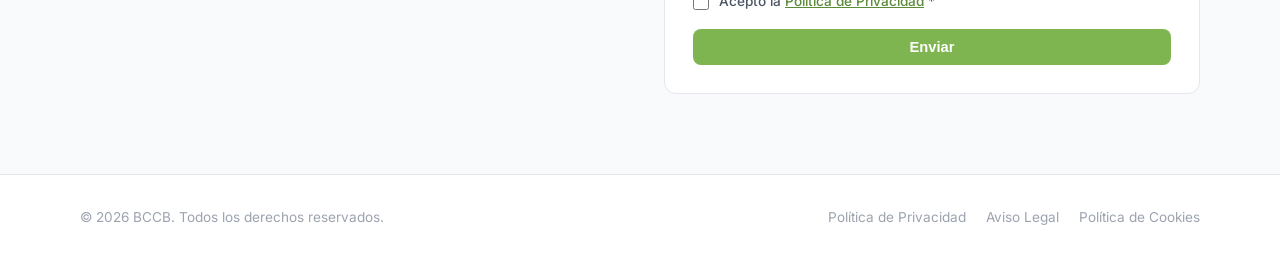
==== commit 0cd923b9: "Brand check (from the BCCB logo) for the label check and list ticks; favicon on all prototype pages " ====
--- a/variant-1/index.html
+++ b/variant-1/index.html
@@ -4,6 +4,8 @@
   <meta charset="UTF-8">
   <meta name="viewport" content="width=device-width, initial-scale=1.0">
   <title>BCCB — Cumplimiento Normativo</title>
+  <link rel="icon" href="../assets/favicon.svg" type="image/svg+xml">
+  <link rel="alternate icon" href="../assets/favicon.png" type="image/png">
   <link rel="preconnect" href="https://fonts.googleapis.com">
   <link rel="preconnect" href="https://fonts.gstatic.com" crossorigin>
   <link href="https://fonts.googleapis.com/css2?family=Inter:wght@400;500;600;700;800&display=swap" rel="stylesheet">
@@ -407,6 +409,7 @@
     /* ── Additions ── */
     .section p + p { margin-top: 16px; }
     .section strong { color: var(--gray-900); font-weight: 600; }
+    .protocols-grid > .protocol-card:last-child:nth-child(odd) { grid-column: 1 / -1; }
     .protocols-grid > .protocol-card:last-child:nth-child(odd) { grid-column: 1 / -1; }
     .protocols-grid > .protocol-card:last-child:nth-child(odd) { grid-column: 1 / -1; }
     .protocols-grid > .protocol-card:last-child:nth-child(odd) { grid-column: 1 / -1; }
@@ -467,7 +470,7 @@
     <section class="hero">
       <div class="container hero-grid">
         <div>
-          <p class="eyebrow"><svg viewBox="0 0 24 24" fill="none" stroke="currentColor" stroke-width="2" stroke-linecap="round" stroke-linejoin="round" aria-hidden="true"><polyline points="20 6 9 17 4 12"/></svg> Cumplimiento normativo</p>
+          <p class="eyebrow"><svg class="brand-check" aria-hidden="true" viewBox="0 0 44.992928 44.979431"><path transform="translate(-59.21678,-207.54474)" fill="#7cb64d" d="m 76.299495,235.22055 c -3.65894,-3.10878 -7.89241,-4.55443 -12.7,-4.16302 -1.23888,0.10086 -4.40494,0.33694 -4.3826,2.13229 0.0166,1.33142 1.59791,1.9823 2.62494,2.38492 3.17597,1.24499 5.95194,2.58809 8.45818,4.97071 2.12803,2.02304 3.80824,4.24198 5.45458,6.65579 0.60642,0.889 1.43492,2.24402 2.693,2.12125 2.874893,-0.28046 4.380584,-6.63314 5.387238,-8.81027 3.266932,-7.0654 7.524038,-13.74041 12.454109,-19.75556 1.585381,-1.93466 3.217691,-3.84637 5.059538,-5.54326 0.91369,-0.84152 2.37666,-1.74737 2.7753,-2.99069 0.54646,-1.70235 -1.65064,-1.9299 -2.77883,-1.78382 -2.93651,0.38029 -5.722753,1.86611 -8.112112,3.54426 -7.170357,5.03601 -13.311653,13.29803 -16.933343,21.2374 z"/></svg> Cumplimiento normativo</p>
           <h1>Asesoramiento de calidad basado en la experiencia</h1>
           <p class="lead">Nuestra filosofía se basa en la calidad, la experiencia, el compromiso y la confianza de nuestros clientes para garantizar el éxito de un trabajo en equipo.</p>
           <div class="actions">
--- a/shared/site.css
+++ b/shared/site.css
@@ -78,7 +78,7 @@
   width: 16px;
   height: 16px;
   margin-top: 2px;
-  background: url("data:image/svg+xml;utf8,<svg xmlns='http://www.w3.org/2000/svg' viewBox='0 0 24 24' fill='none' stroke='%237eb551' stroke-width='3' stroke-linecap='round' stroke-linejoin='round'><polyline points='20 6 9 17 4 12'/></svg>") no-repeat center / contain;
+  background: url("data:image/svg+xml;utf8,<svg xmlns='http://www.w3.org/2000/svg' viewBox='0 0 44.992928 44.979431'><path transform='translate(-59.21678,-207.54474)' fill='%237cb64d' d='m 76.299495,235.22055 c -3.65894,-3.10878 -7.89241,-4.55443 -12.7,-4.16302 -1.23888,0.10086 -4.40494,0.33694 -4.3826,2.13229 0.0166,1.33142 1.59791,1.9823 2.62494,2.38492 3.17597,1.24499 5.95194,2.58809 8.45818,4.97071 2.12803,2.02304 3.80824,4.24198 5.45458,6.65579 0.60642,0.889 1.43492,2.24402 2.693,2.12125 2.874893,-0.28046 4.380584,-6.63314 5.387238,-8.81027 3.266932,-7.0654 7.524038,-13.74041 12.454109,-19.75556 1.585381,-1.93466 3.217691,-3.84637 5.059538,-5.54326 0.91369,-0.84152 2.37666,-1.74737 2.7753,-2.99069 0.54646,-1.70235 -1.65064,-1.9299 -2.77883,-1.78382 -2.93651,0.38029 -5.722753,1.86611 -8.112112,3.54426 -7.170357,5.03601 -13.311653,13.29803 -16.933343,21.2374 z'/></svg>") no-repeat center / contain;
 }
 .check-list a { color: inherit; text-decoration: none; }
 .check-list a:hover { color: var(--green-dark); }
